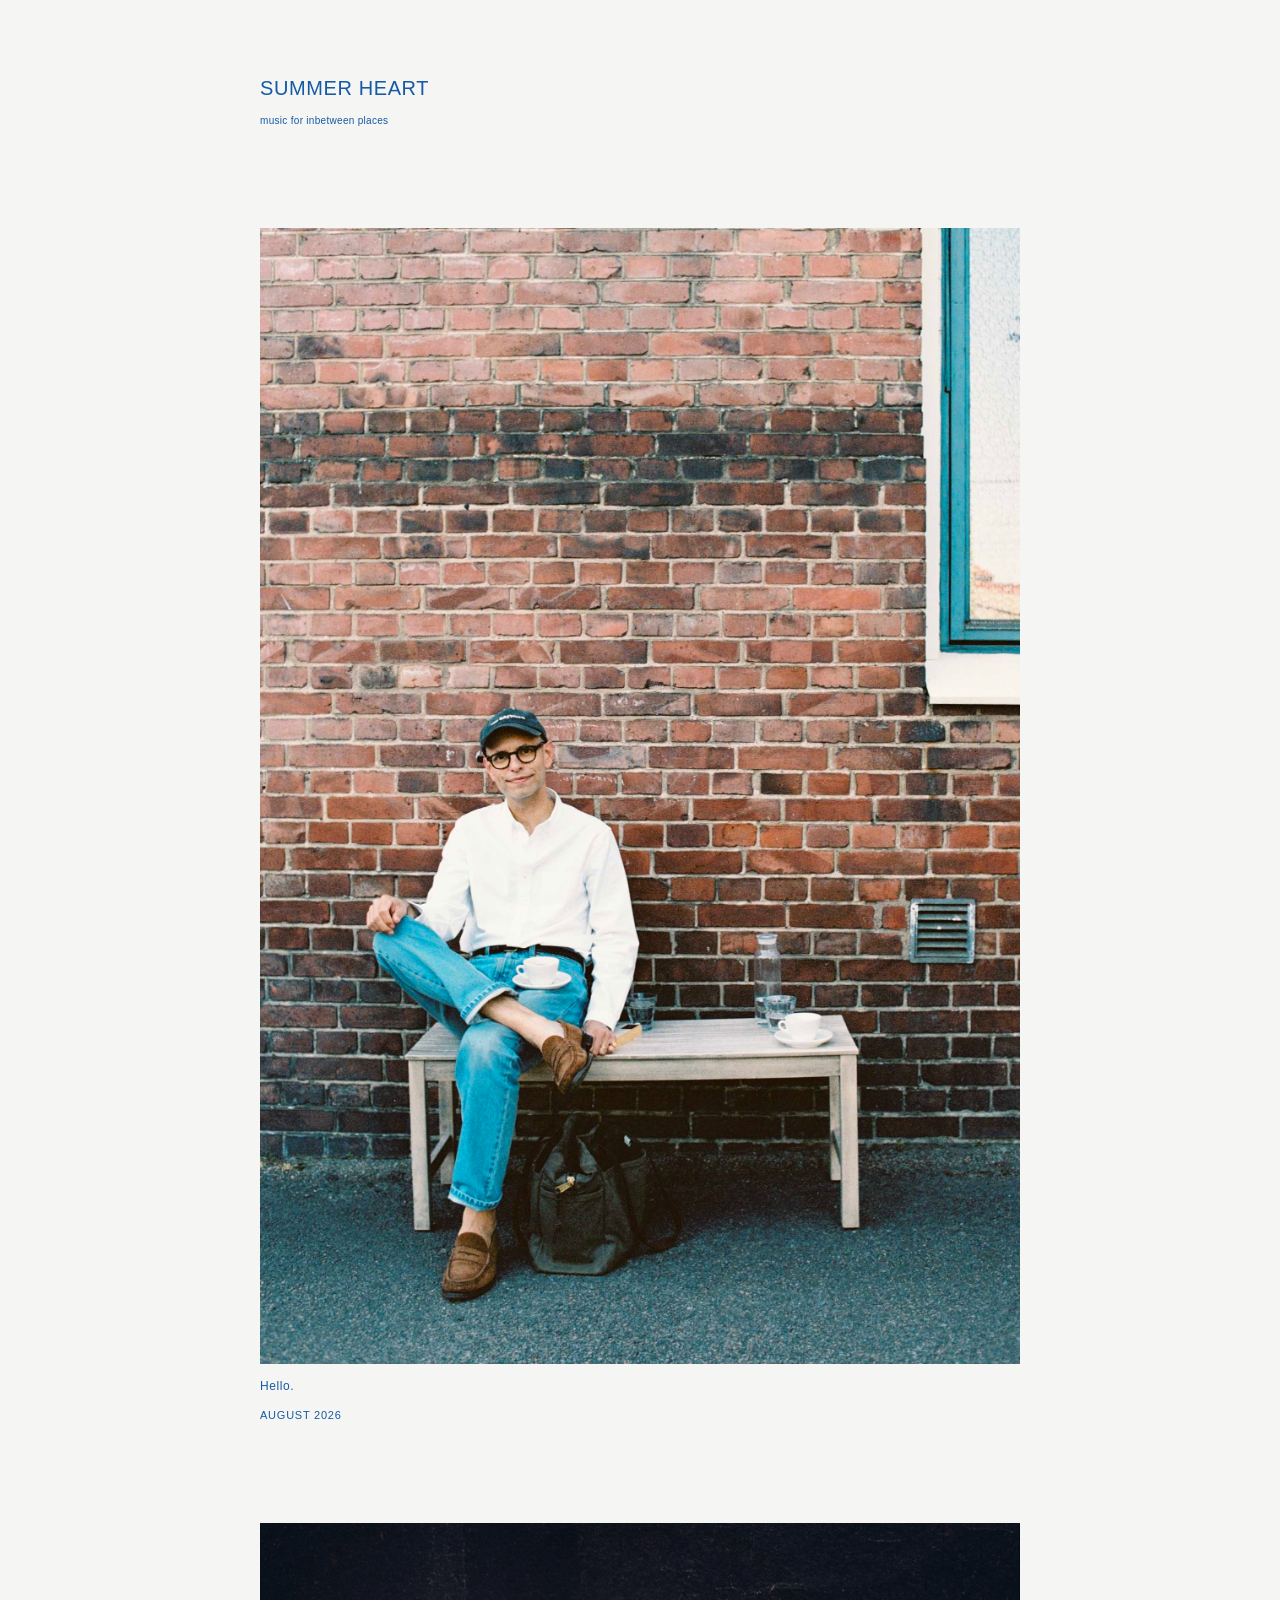
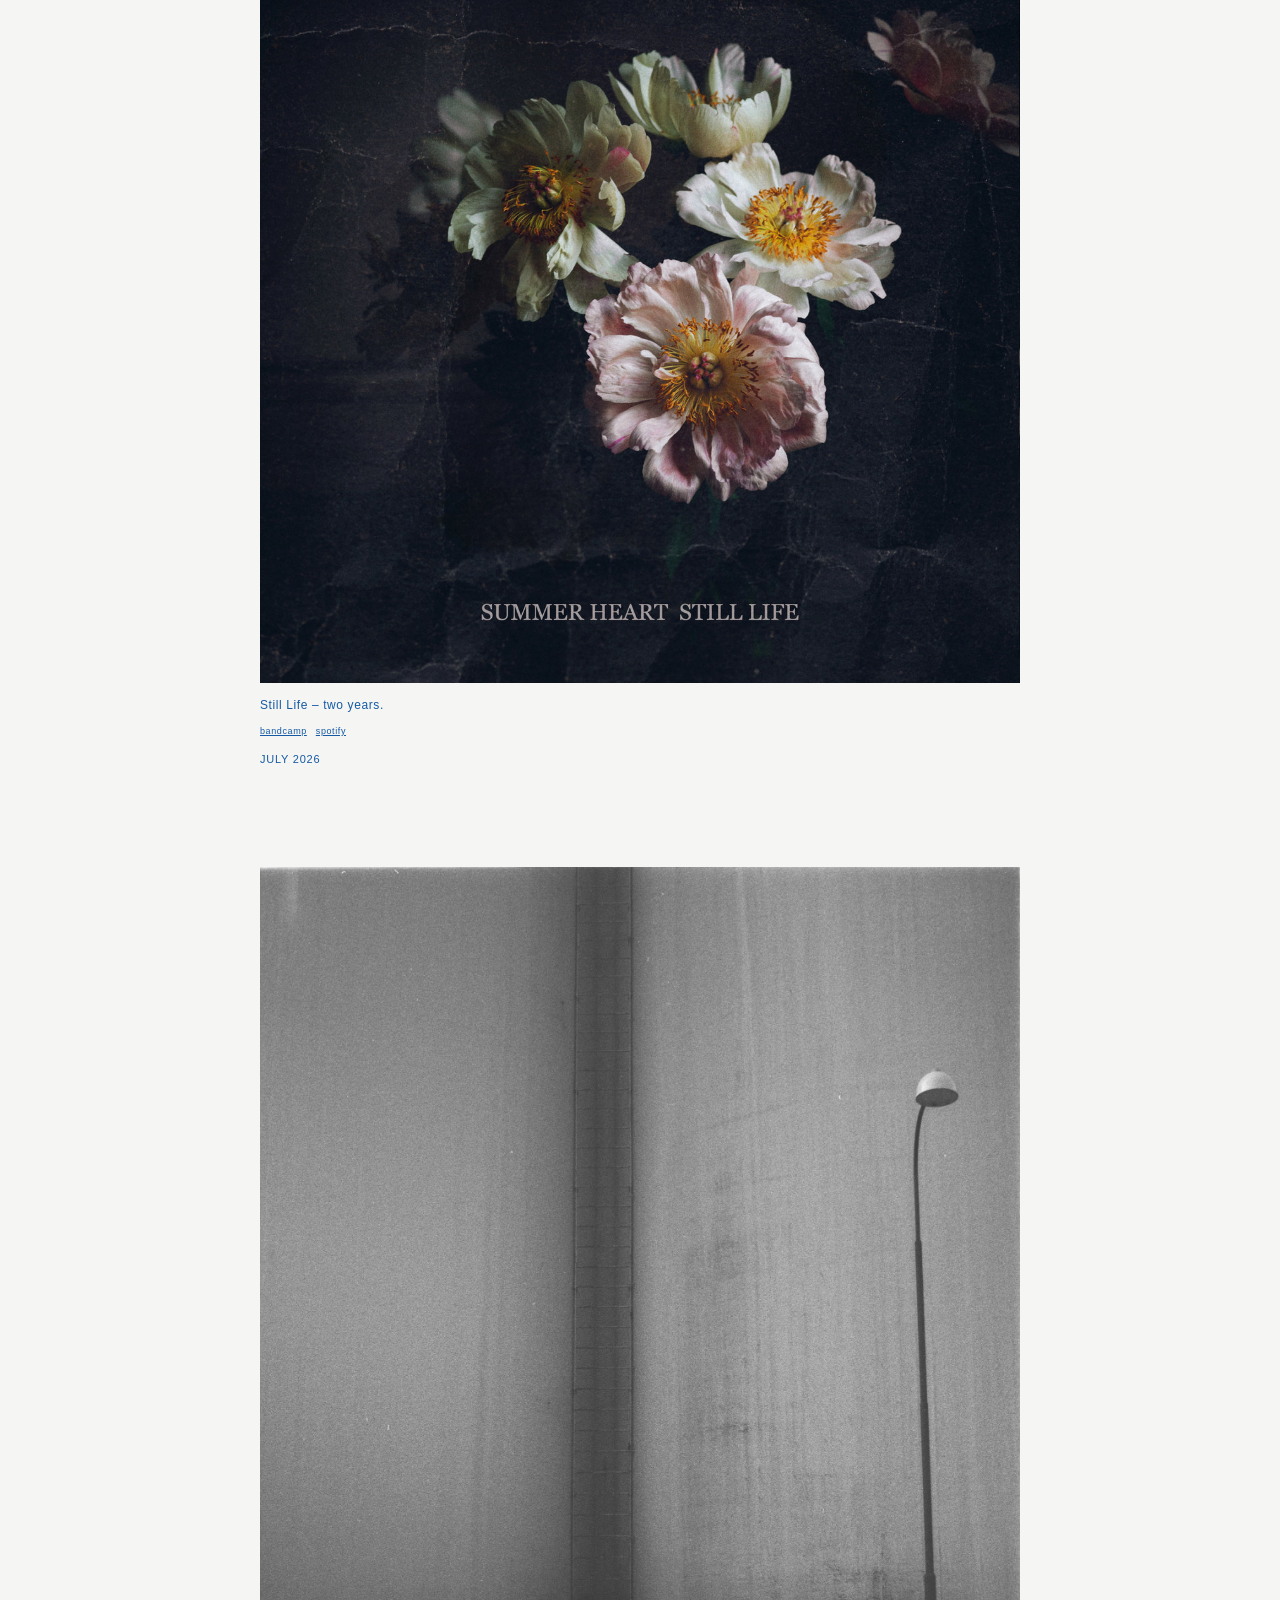
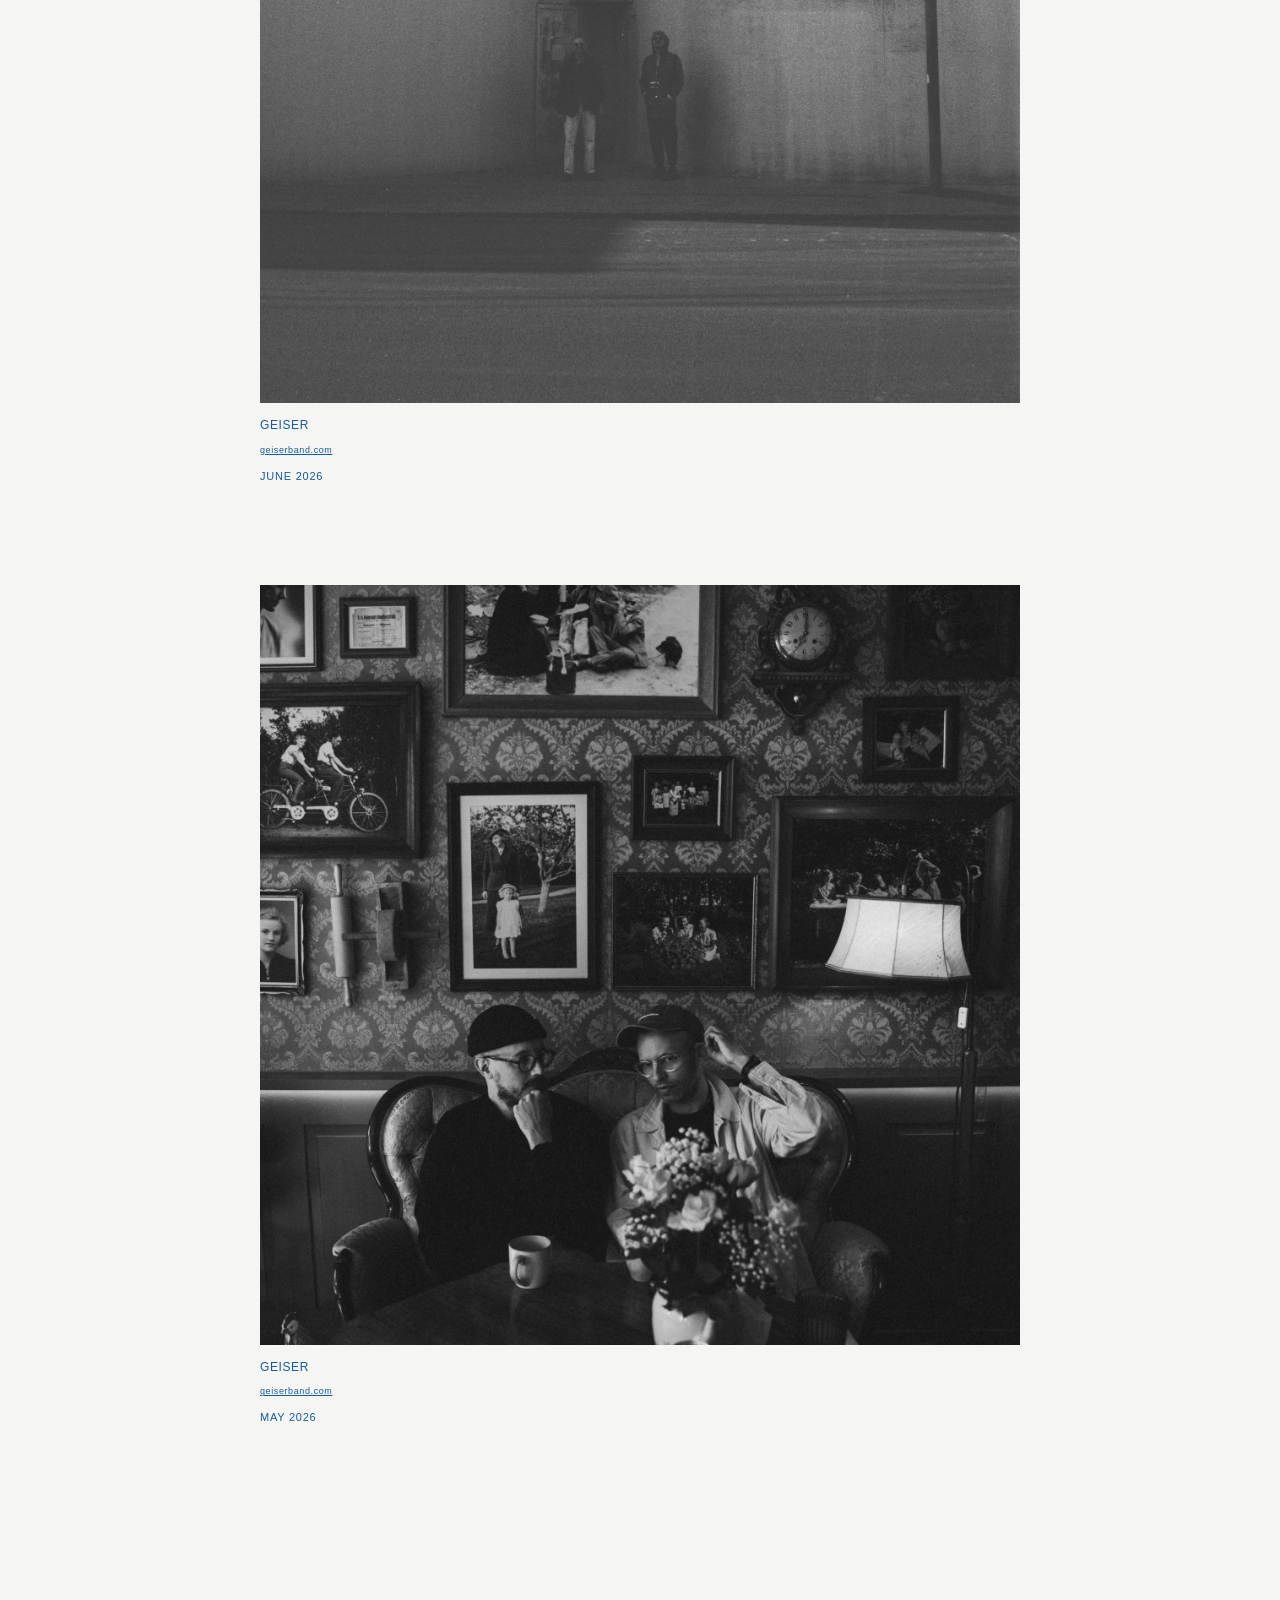
==== index.html @ 434b0caa "fixed broken link" ====
<!doctype html>
<html lang="en">

<head>
  <meta charset="utf-8">
  <meta name="viewport" content="width=device-width, initial-scale=1">
  <title>summer heart</title>
  <link rel="stylesheet" href="style.css">
</head>

<body>
  <main>
    <header>
      <h1>SUMMER HEART</h1>
      <p class="h2">music for inbetween places</p>
      <!-- <section class="next">
        <p>next:</p>
        <p>live at venue — date</p>
      </section> -->
    </header>


    <!-- - - - - - - - - - - - - - - SITE START - - - - - - - - - - - - - - -->


    <!--  August 2026 SH - Photo -->
    <section class="entry">
      <img src="images/arkiv/2026/260816.jpg" alt="">
      <p>Hello.</p>
      <p class="meta">August 2026</p>
    </section>


    <!--  JULY 2026 SH - STILL LIFE -->
    <section class="entry">
      <img src="images/sh/slife.jpg" alt="">

      <p>Still Life – two years.</p>
      <p>
        <a href="https://summerheart.bandcamp.com/album/still-life" target="_blank"
          rel="noopener noreferrer">bandcamp</a>
        <a href="https://open.spotify.com/album/6IlwFTEqlZkEqImZAho4VD" target="_blank"
          rel="noopener noreferrer">spotify</a>
      </p>
      <p class="meta">JULY 2026</p>
    </section>


    <!--  June 2026 GEISER - Photo -->
    <section class="entry">
      <img src="images/gs/g4.jpg" alt="">
      <p>GEISER</p>
      <a href="https://geiserband.com" target="_blank" rel="noopener noreferrer">geiserband.com</a>
      <p class="meta">JUNE 2026</p>
    </section>


    <!--  May 2026 GEISER - Photo -->
    <section class="entry">
      <img src="images/gs/g1.jpg" alt="">
      <p>GEISER</p>
      <a href="https://geiserband.com" target="_blank" rel="noopener noreferrer">geiserband.com</a>
      <p class="meta">MAY 2026</p>
    </section>


    <!-- - - - - - - - - - - - - - - SITE END - - - - - - - - - - - - - - -->

  </main>
</body>

</html>
---- style.css ----
html {
  background: #f5f5f3;
  color: #155aa4;
  /* color: #0E4785; */
  font-family: "Helvetica Neue", Helvetica, Arial, sans-serif;
  font-size: 16px;
}

body {
  margin: 0;
}

main {
  max-width: 760px;
  margin: 0 auto;
  padding: 64px 24px 120px;
}

header {
  margin-bottom: 100px;
}

h1 {
  font-size: 20px;
  letter-spacing: 0.03em;
  margin: 8 0 8px;
  font-weight: 400;

}

.h2 {
  font-size: 10px;
  letter-spacing: 0.03em;
}

p {
  margin: 0 0 8px;
  line-height: 1.4;
}

.entry {
  margin-bottom: 100px;
  font-size: 12px;
  letter-spacing: 0.05em;
}

img {
  width: 100%;
  height: auto;
  display: block;
  margin-bottom: 14px;
}

.meta {
  font-size: 11px;
  letter-spacing: 0.07em;
  margin-top: 13px;
  text-transform: uppercase;
}

.next {
  font-size: 11px;
  letter-spacing: 0.05em;
  margin-top: 20px;
  text-transform: lowercase;
}

a {
  color: #155aa4;
  text-decoration: underline;
  margin-right: 5px;
  font-size: 9px;
}

@media (max-width: 600px) {
  main {
    padding: 40px 18px 90px;
  }

  header {
    margin-bottom: 80px;
  }

  .entry {
    margin-bottom: 100px;
  }
}
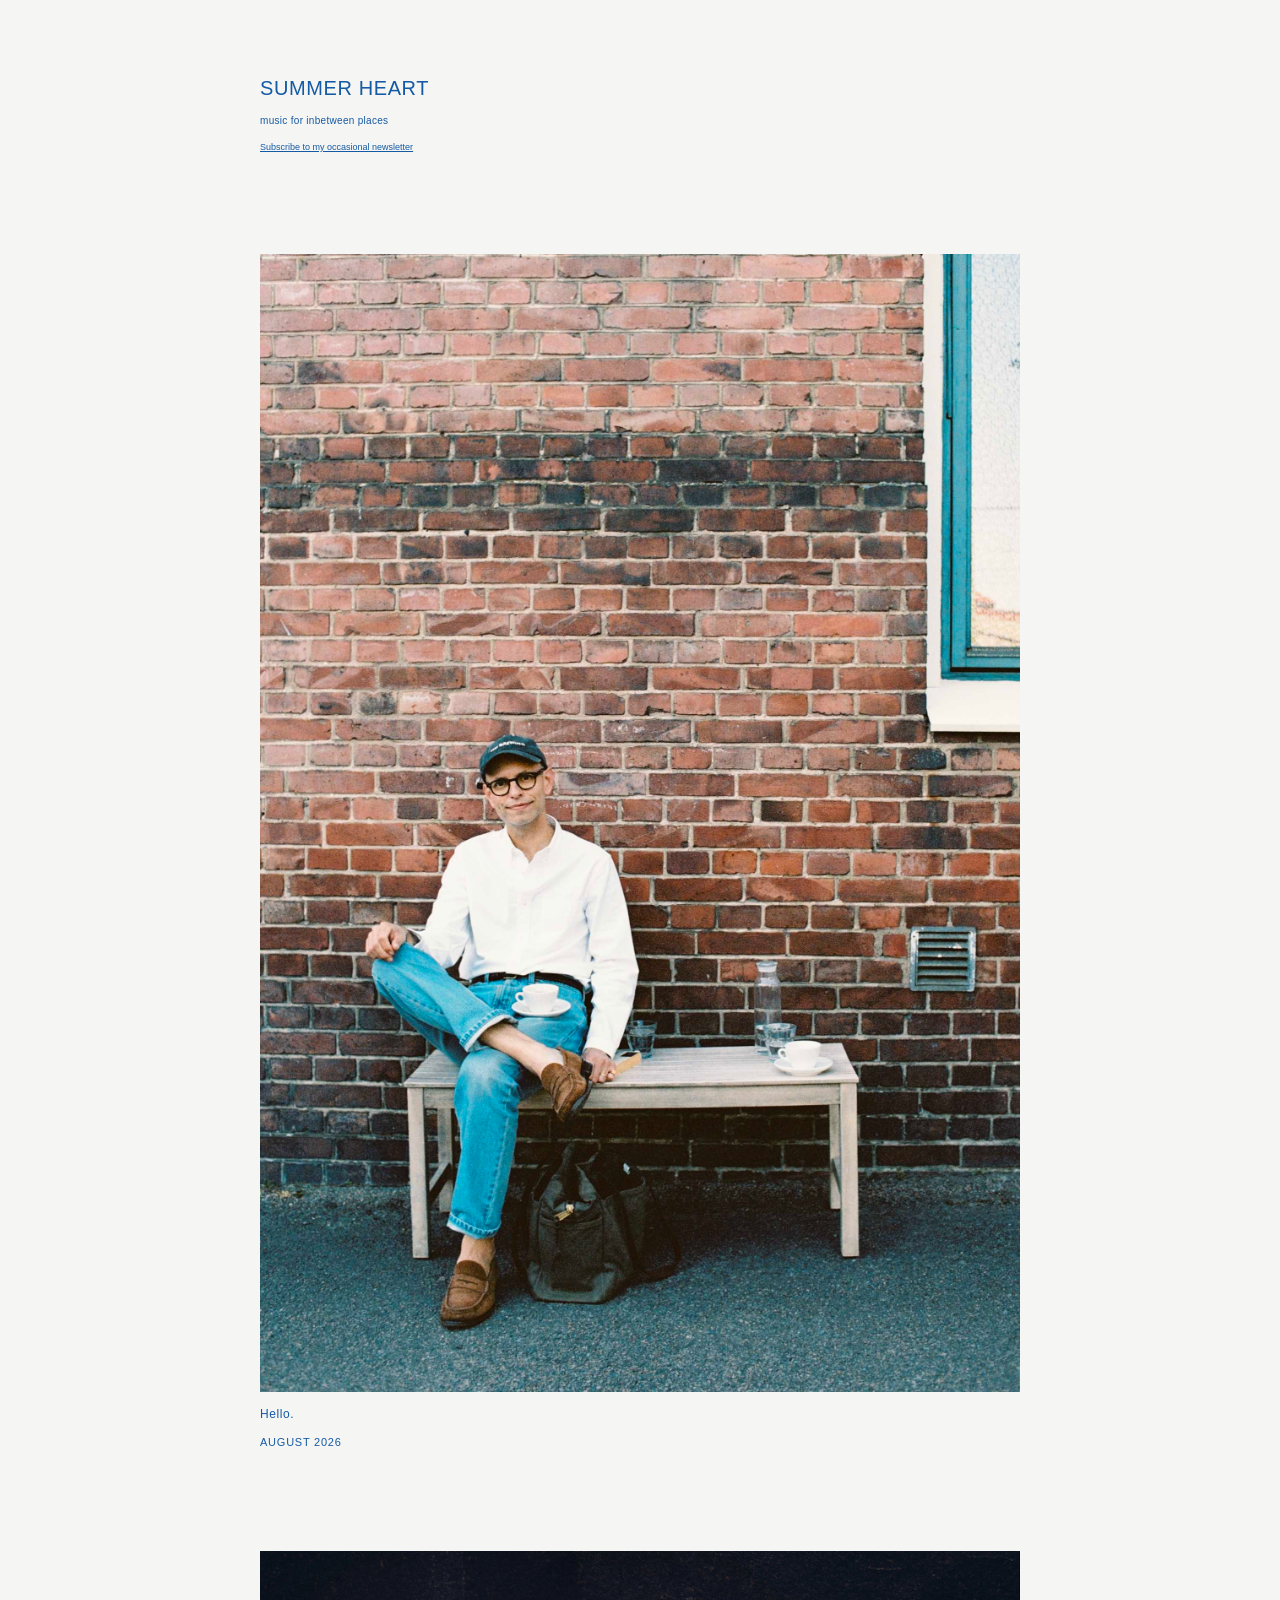
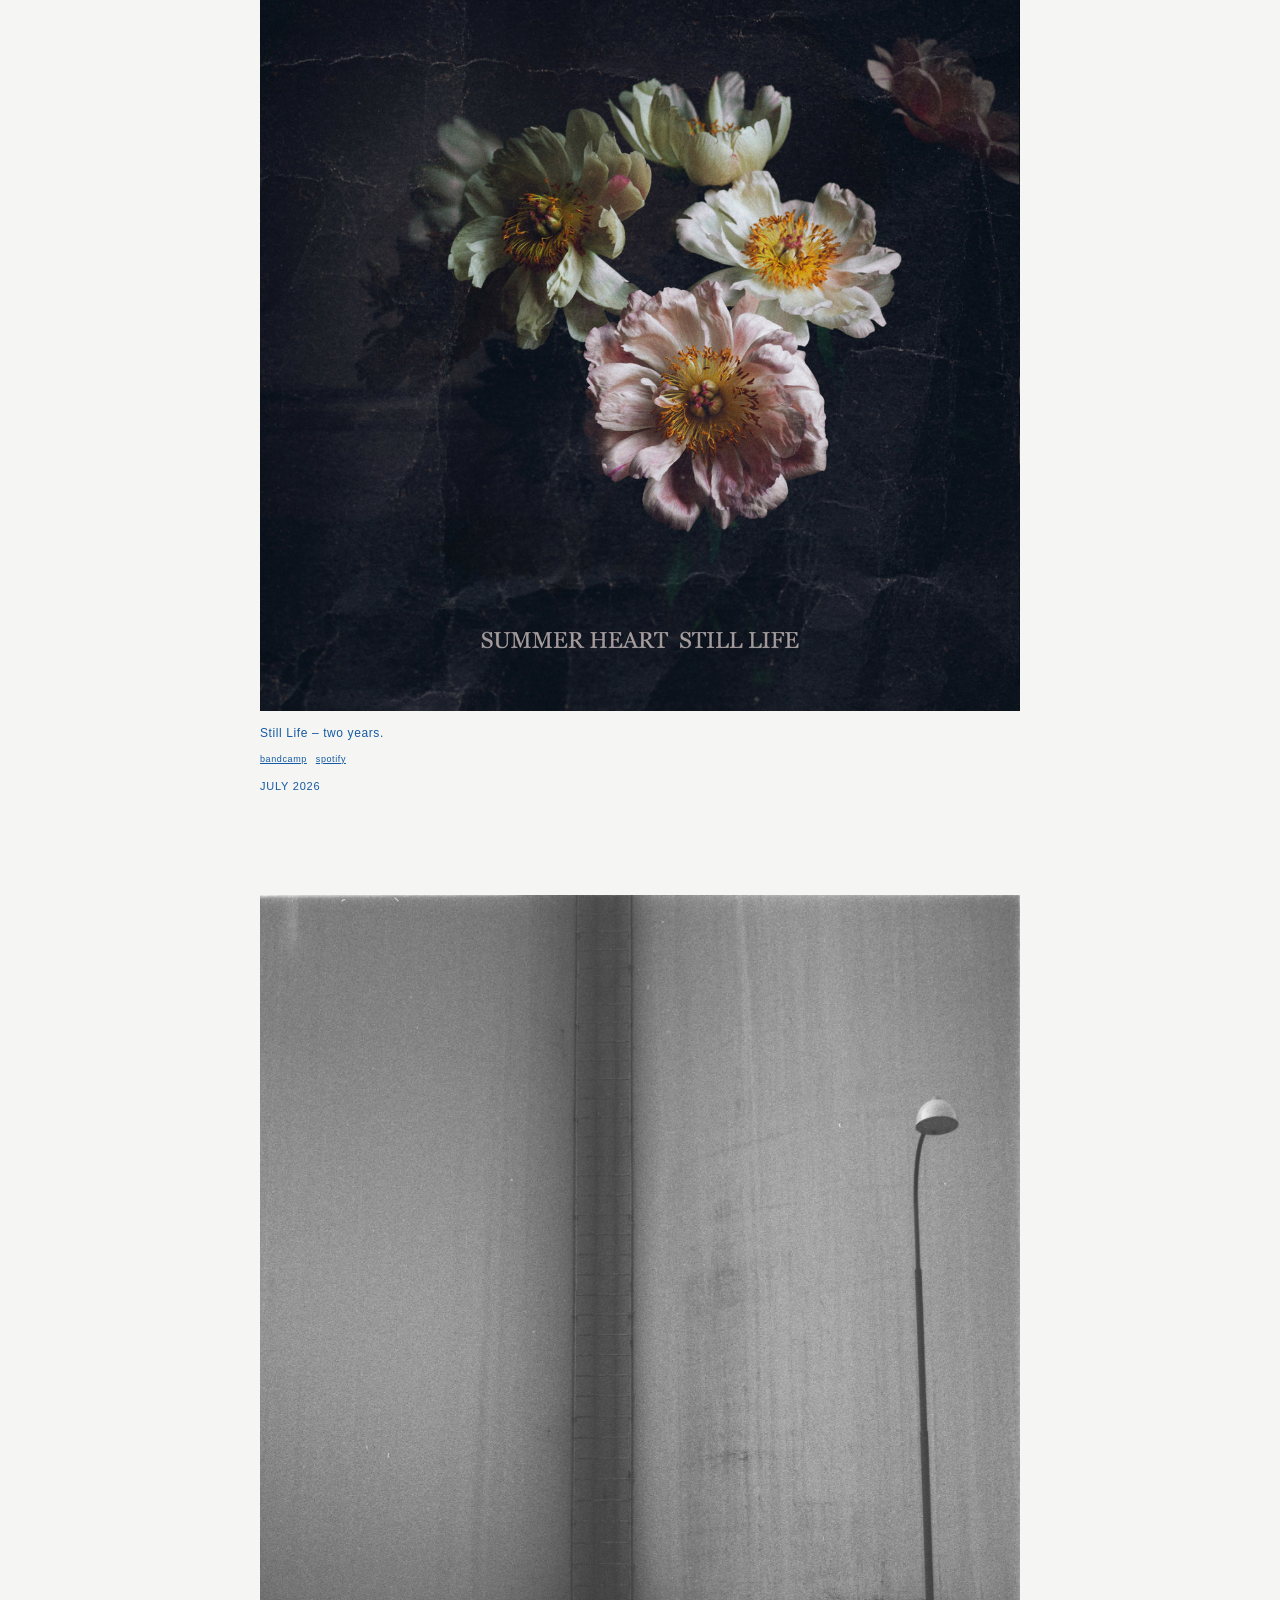
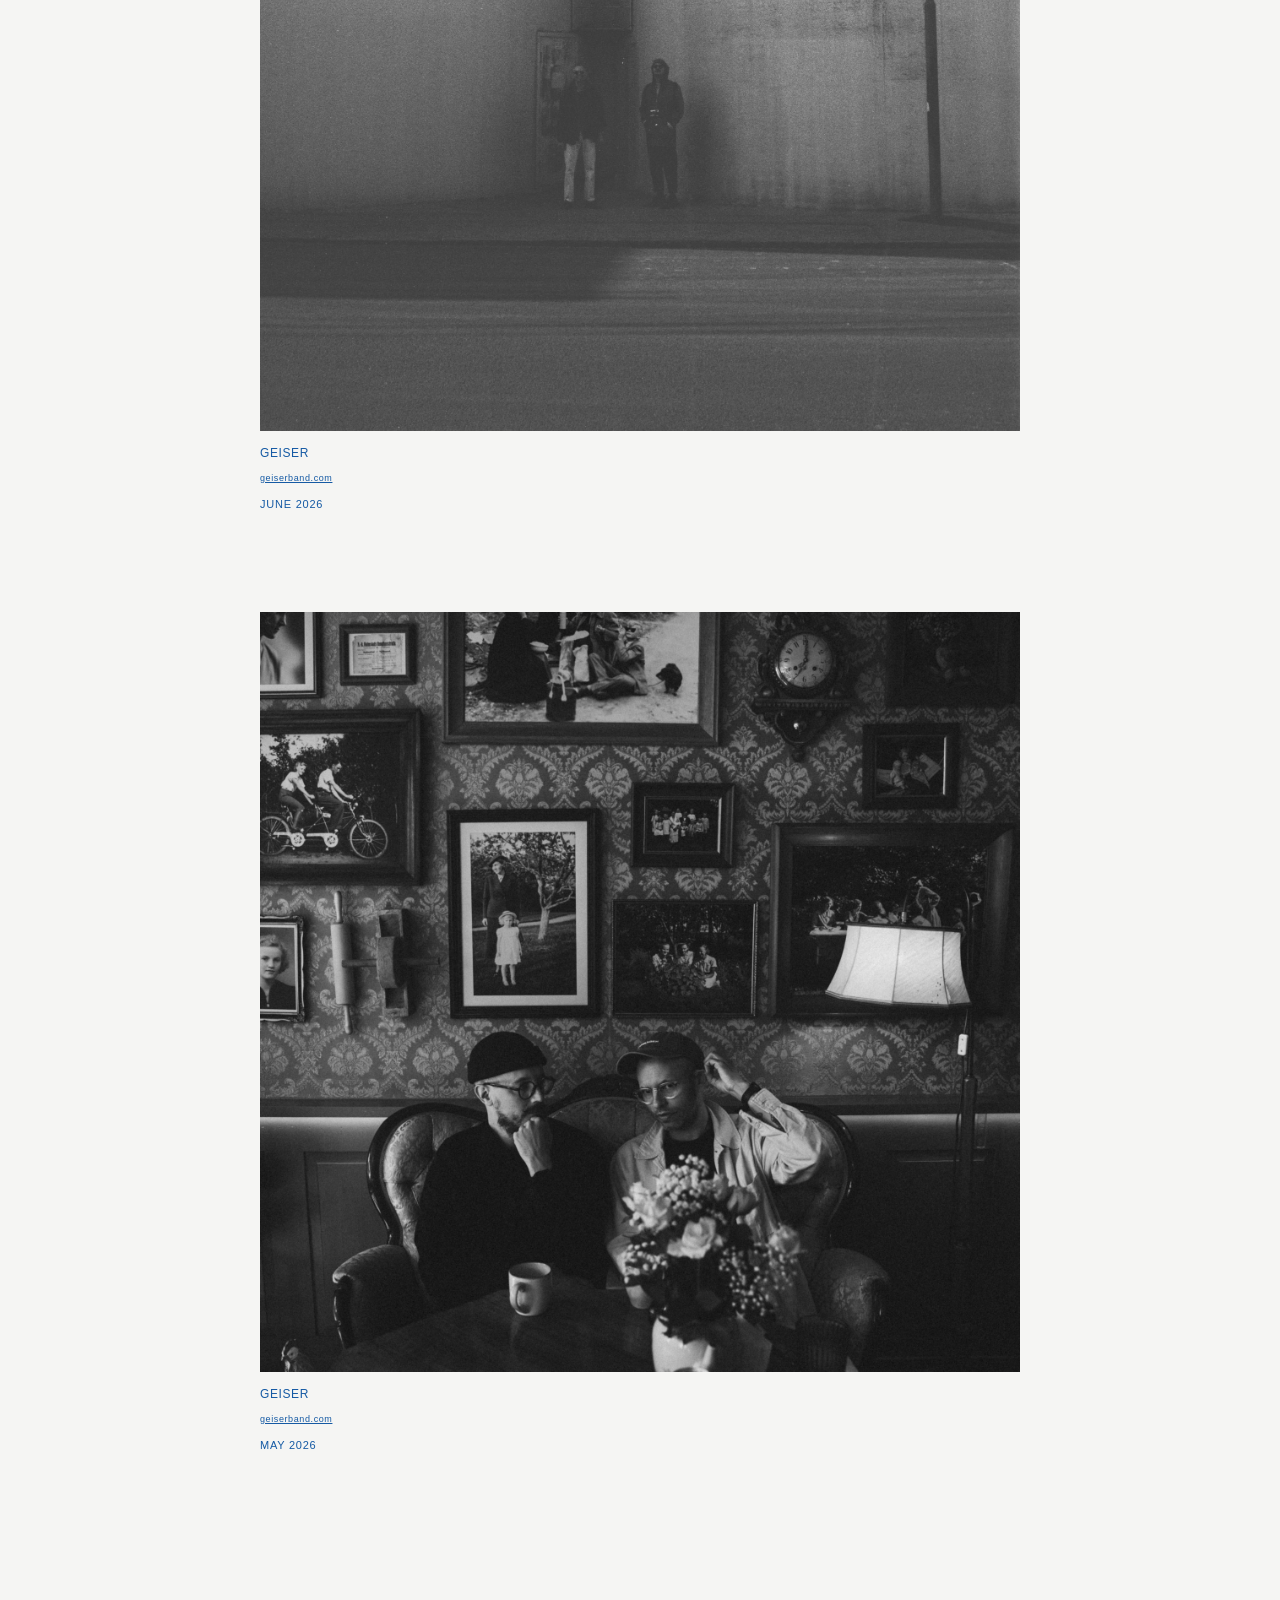
==== commit c222cdaa: "added newsletter" ====
--- a/index.html
+++ b/index.html
@@ -13,6 +13,7 @@
     <header>
       <h1>SUMMER HEART</h1>
       <p class="h2">music for inbetween places</p>
+      <a href="newsletter.html" target="_blank" rel="noopener noreferrer">Subscribe to my occasional newsletter</a>
       <!-- <section class="next">
         <p>next:</p>
         <p>live at venue — date</p>
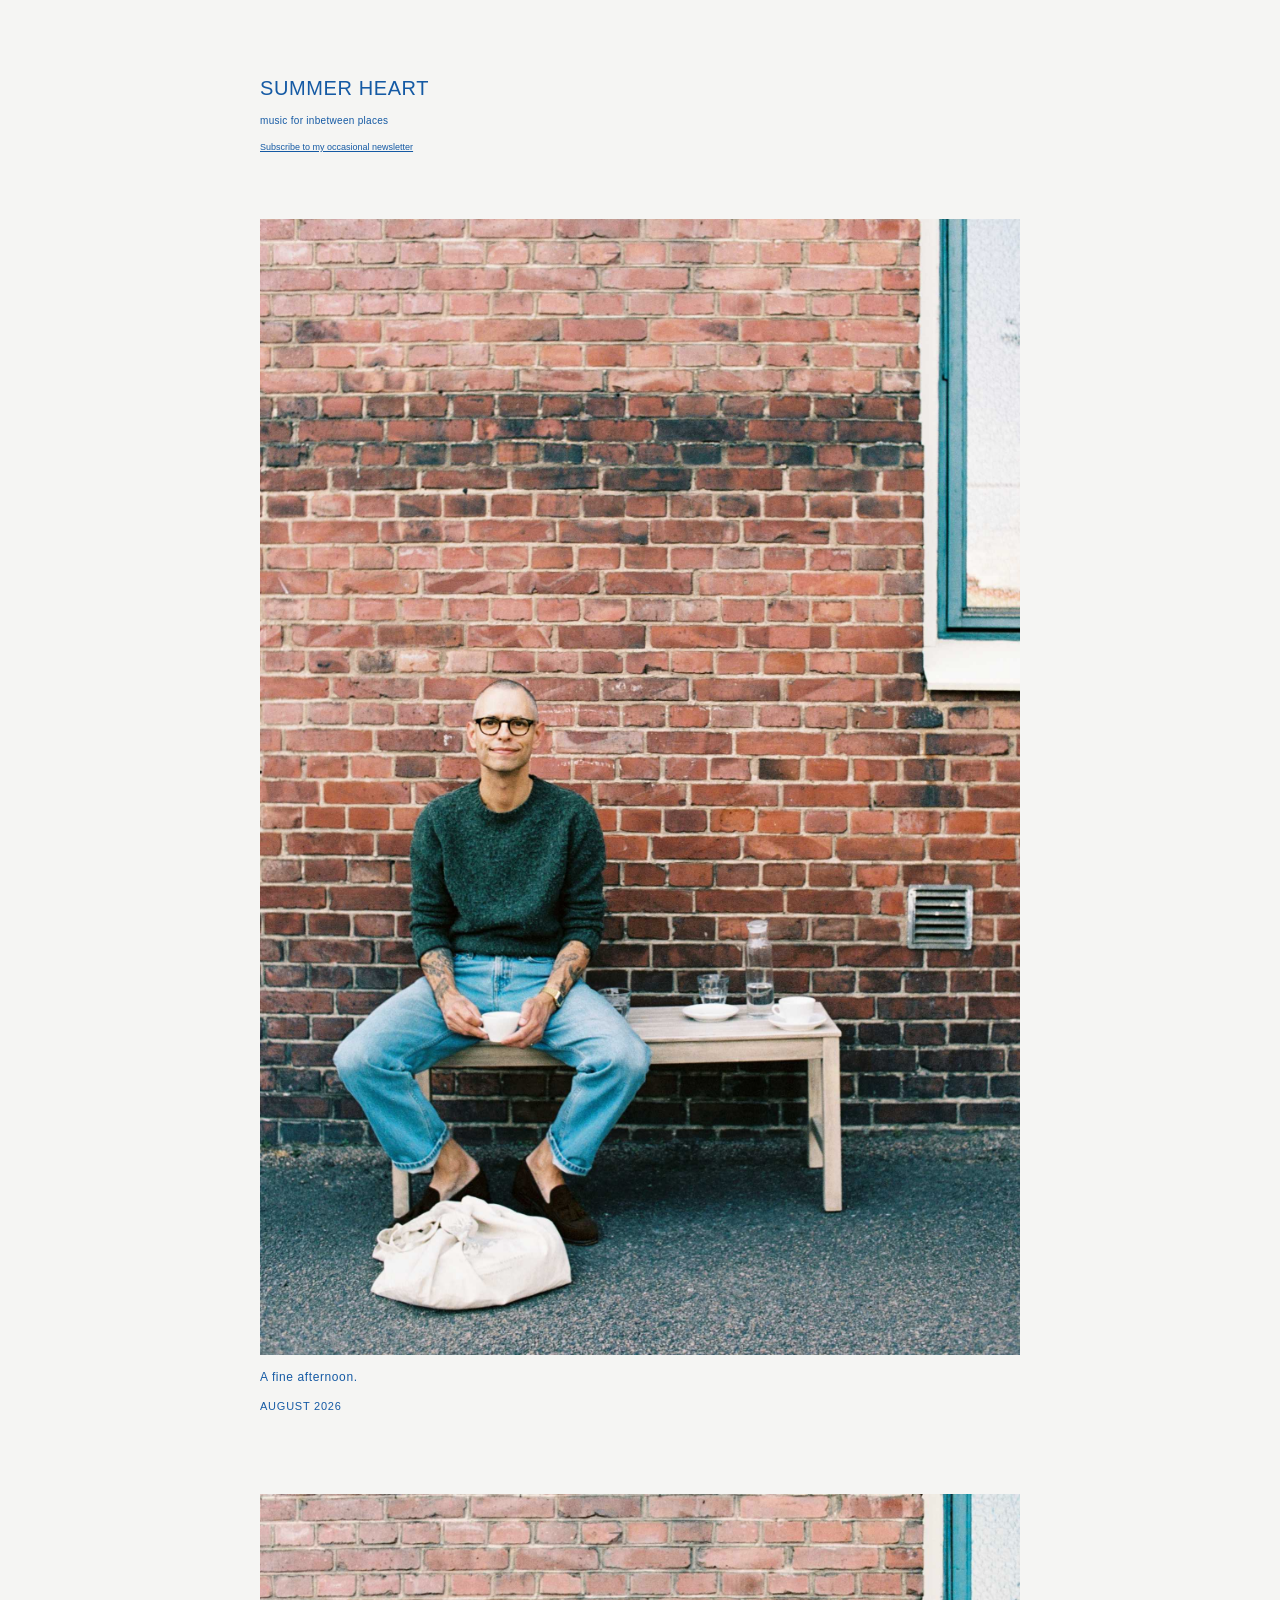
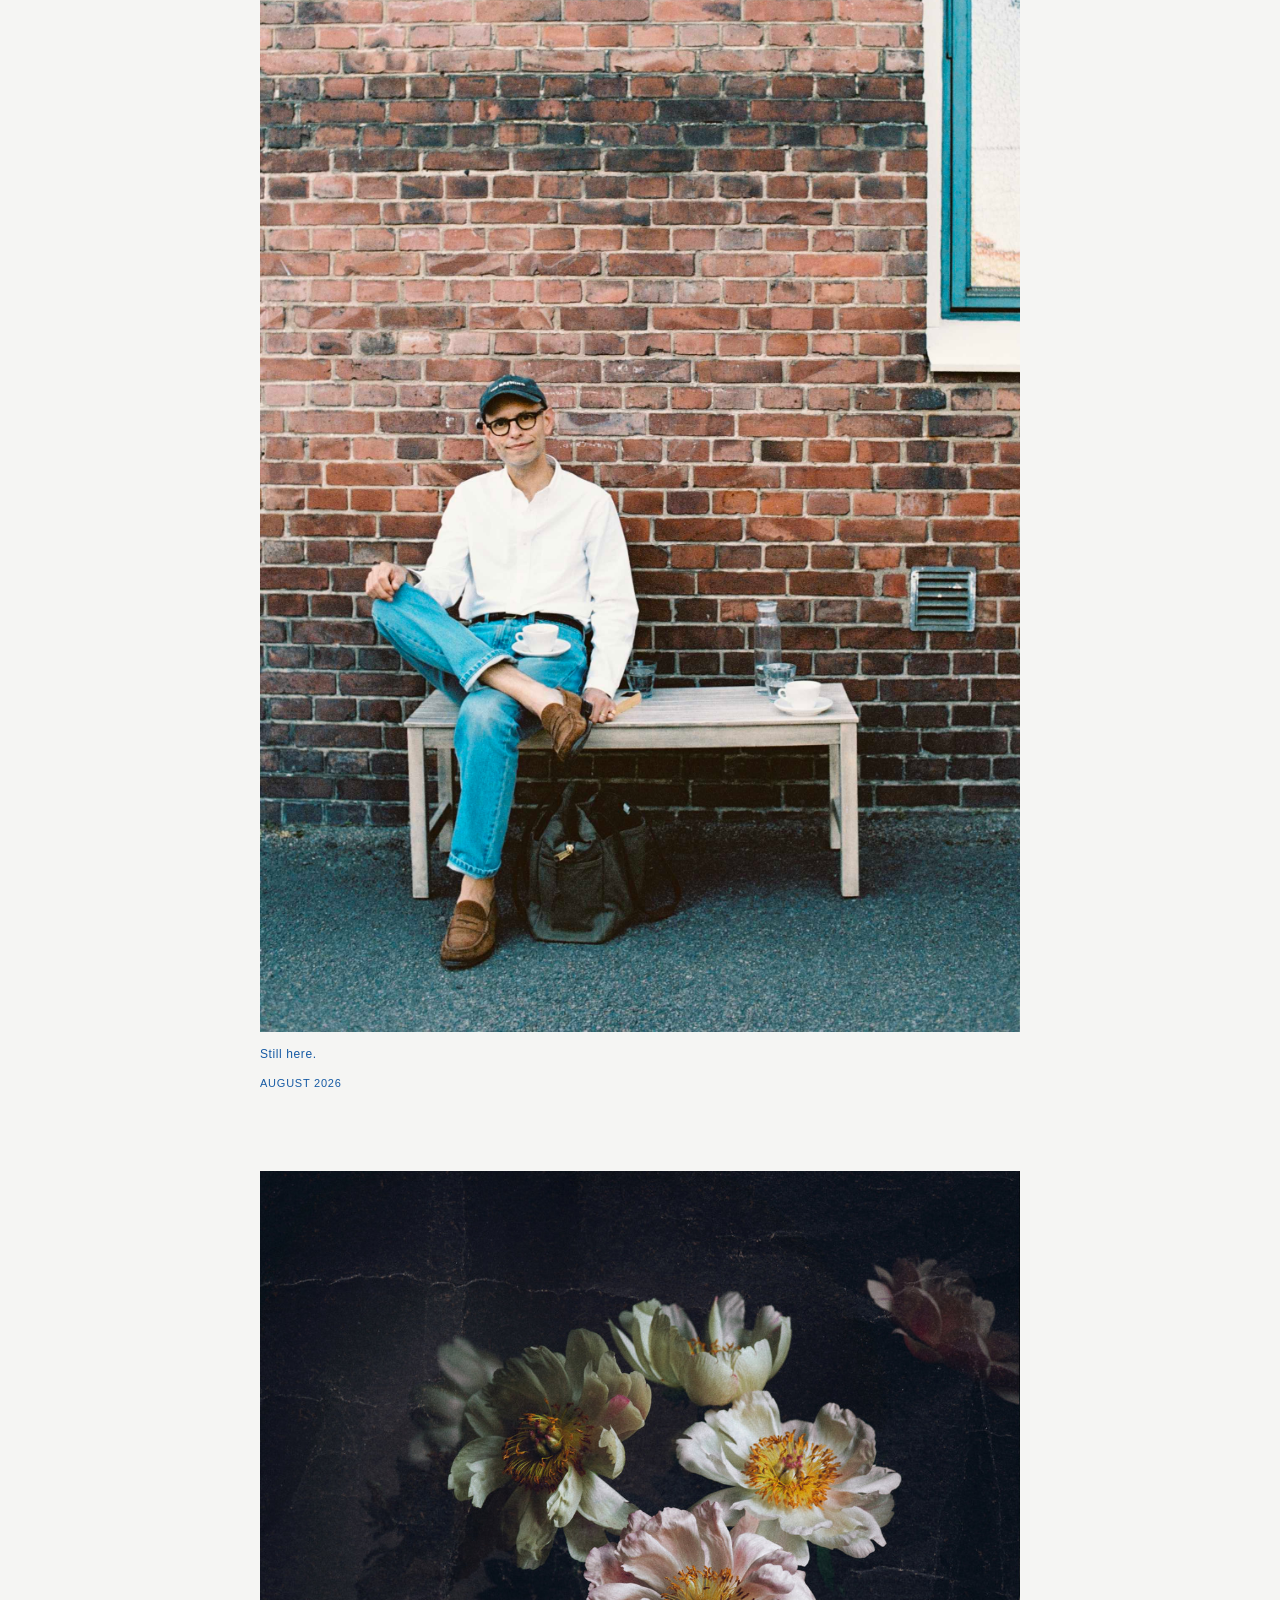
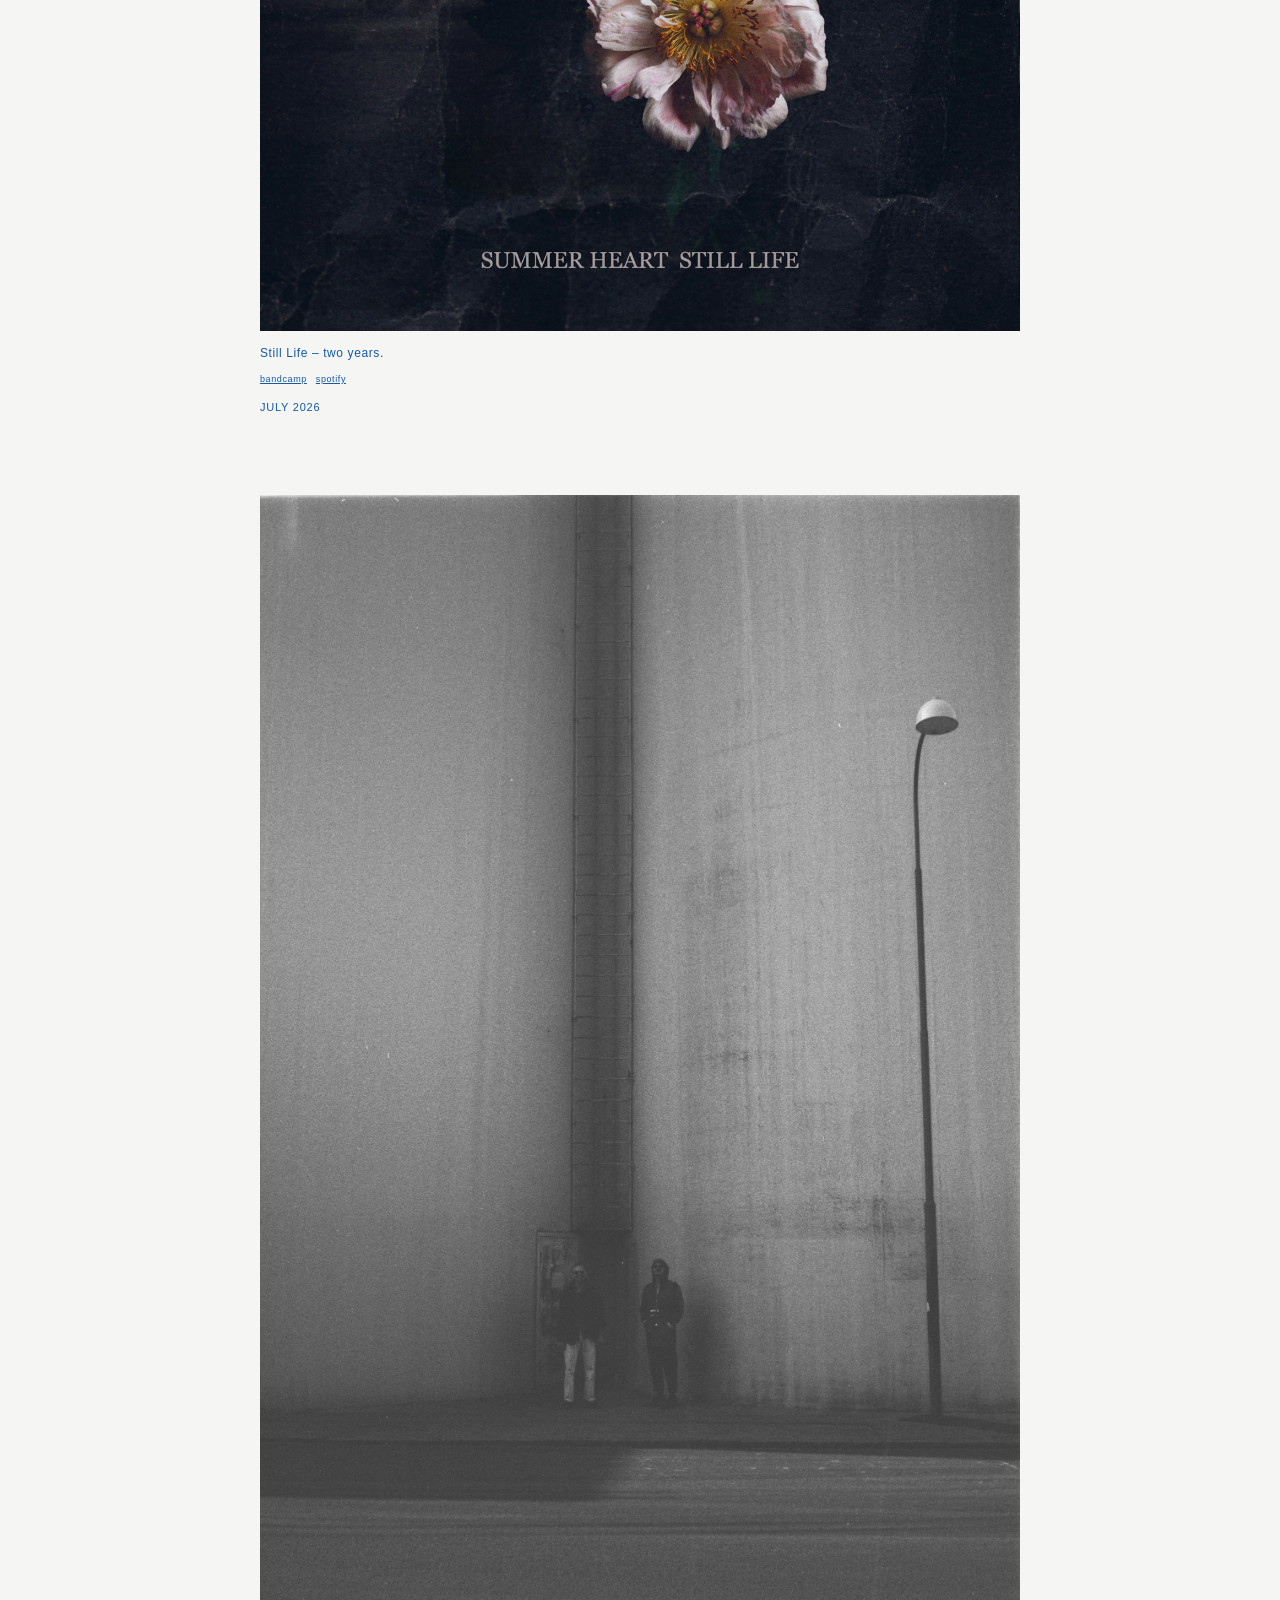
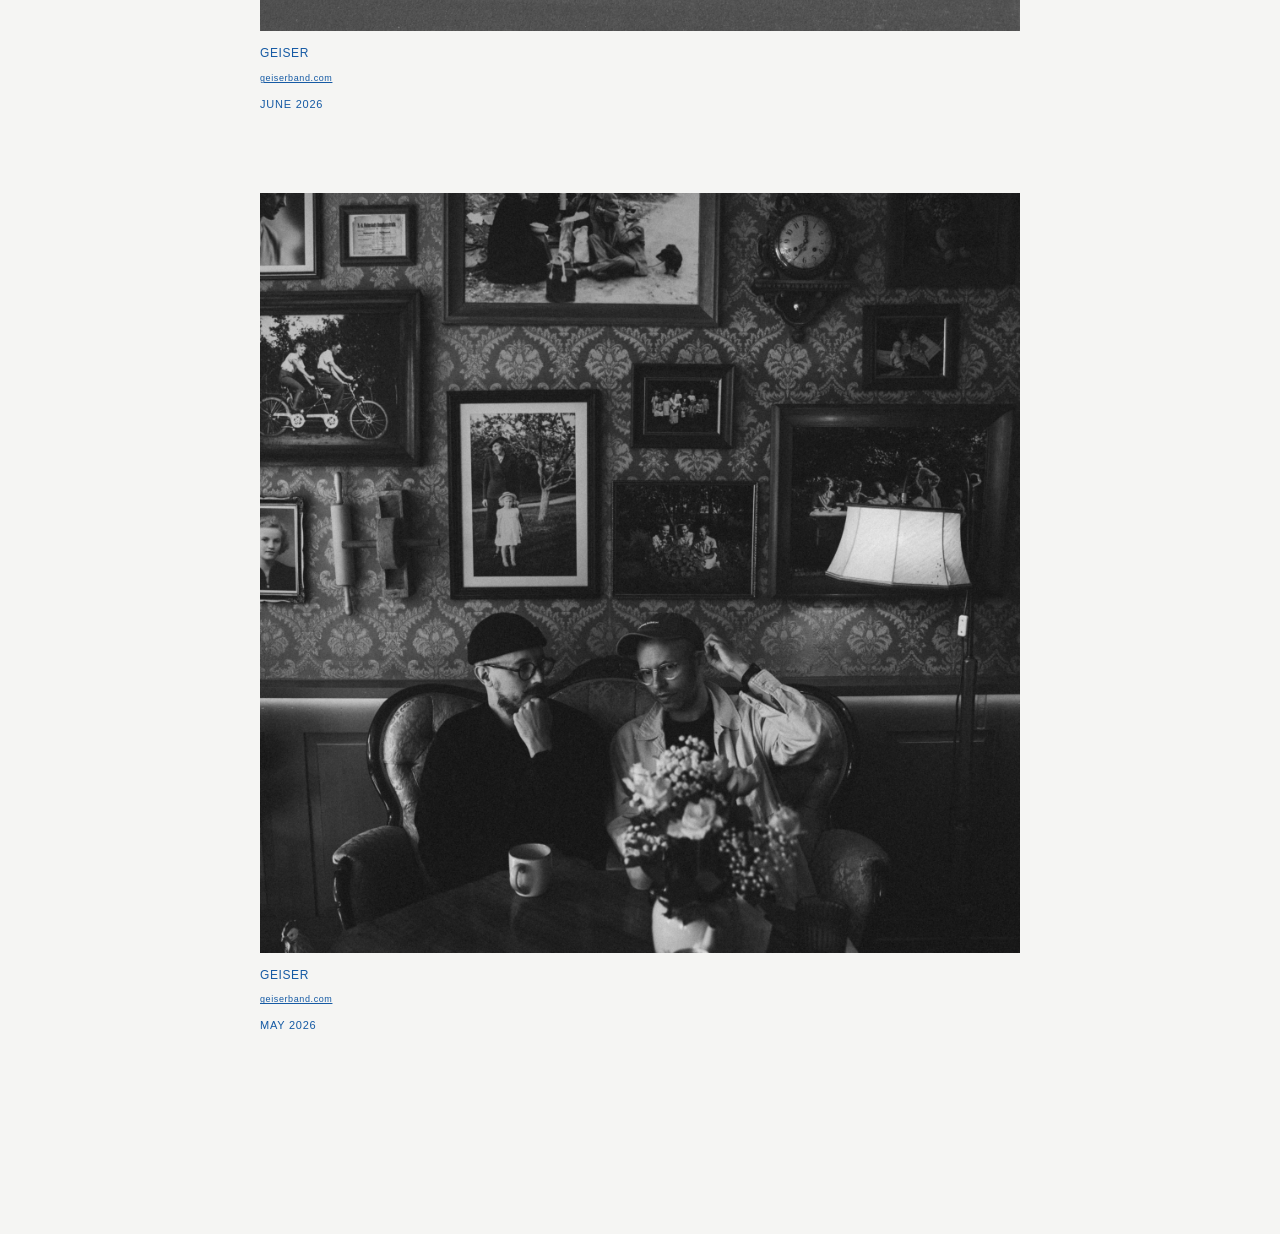
==== commit 208ffb59: "added new post" ====
--- a/index.html
+++ b/index.html
@@ -23,11 +23,19 @@
 
     <!-- - - - - - - - - - - - - - - SITE START - - - - - - - - - - - - - - -->
 
+    <!--  August 2026 SH - Photo -->
+    <section class="entry">
+      <img src="images/arkiv/2026/260830.jpg" alt="">
+      <p>A fine afternoon.</p>
+      <p class="meta">August 2026</p>
+    </section>
+
+
 
     <!--  August 2026 SH - Photo -->
     <section class="entry">
       <img src="images/arkiv/2026/260816.jpg" alt="">
-      <p>Hello.</p>
+      <p>Still here.</p>
       <p class="meta">August 2026</p>
     </section>
 
--- a/style.css
+++ b/style.css
@@ -17,7 +17,7 @@
 }
 
 header {
-  margin-bottom: 100px;
+  margin-bottom: 65px;
 }
 
 h1 {
@@ -39,7 +39,7 @@
 }
 
 .entry {
-  margin-bottom: 100px;
+  margin-bottom: 80px;
   font-size: 12px;
   letter-spacing: 0.05em;
 }
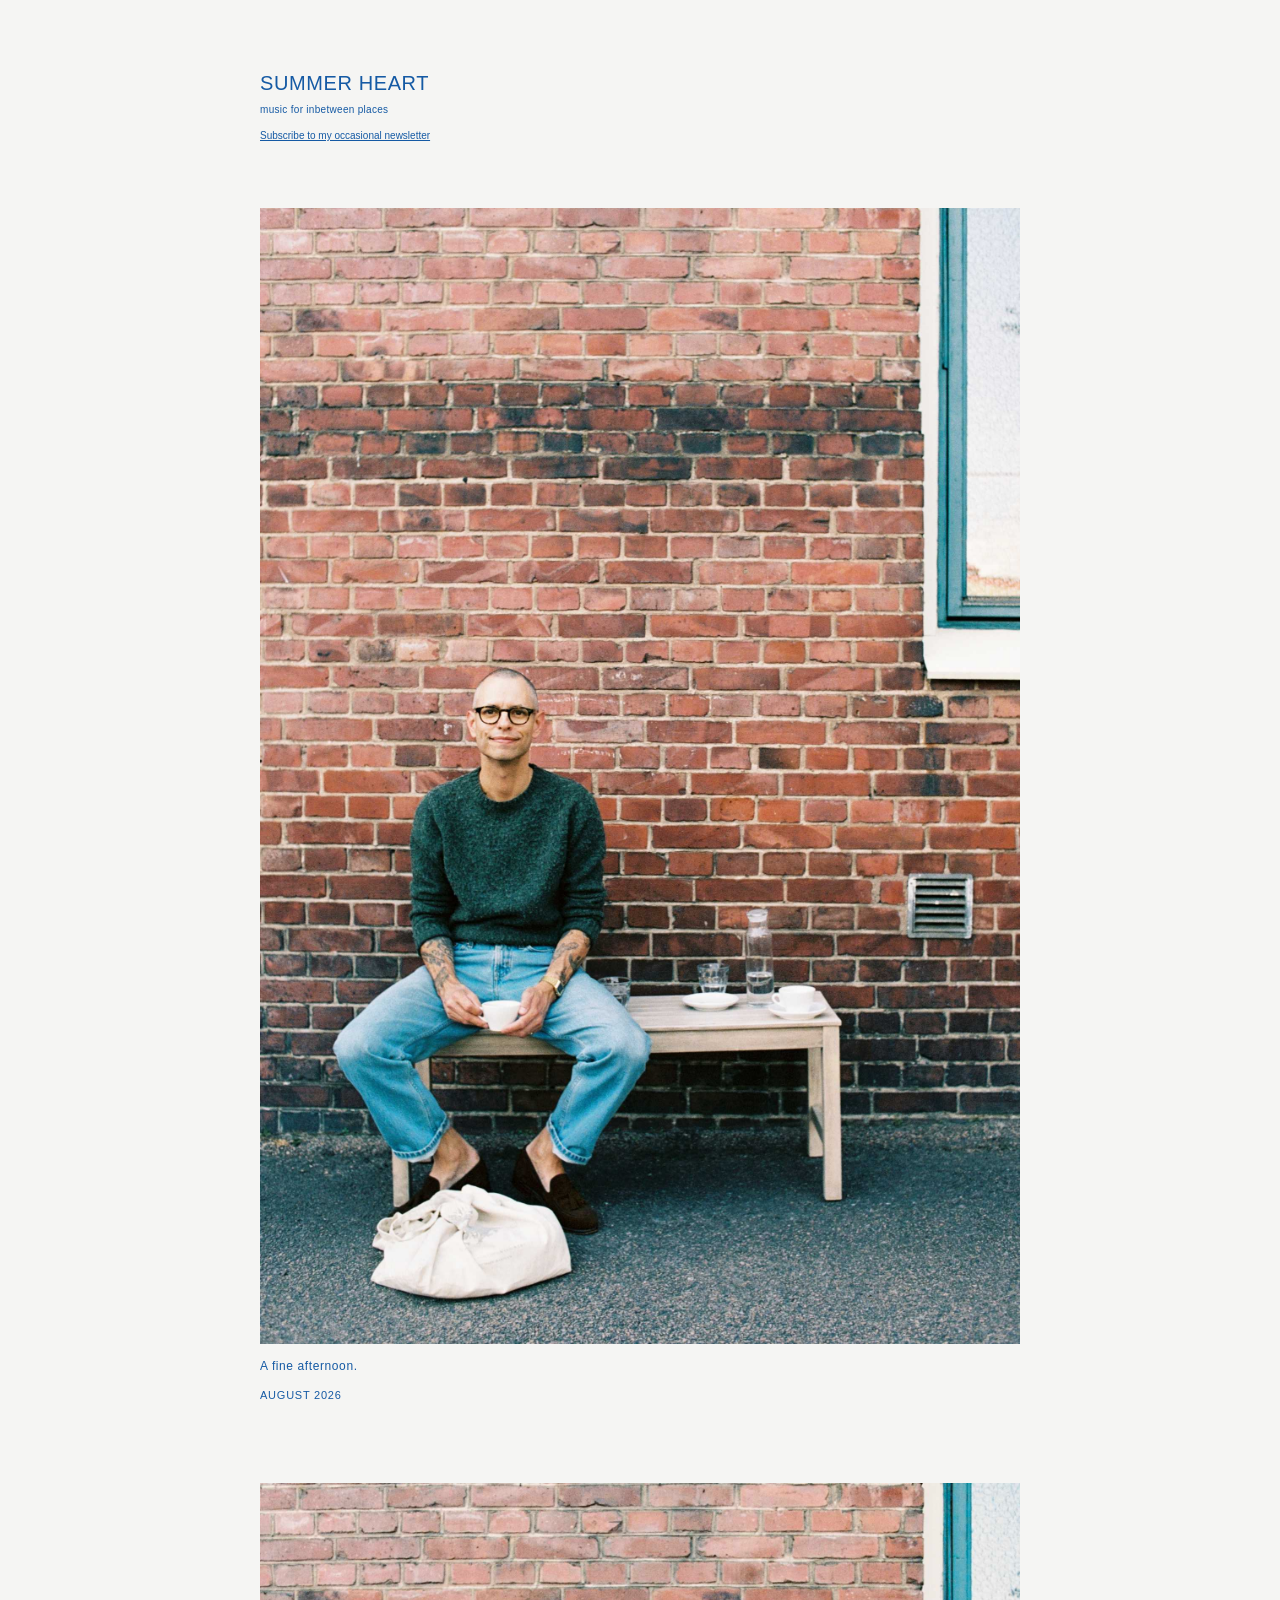
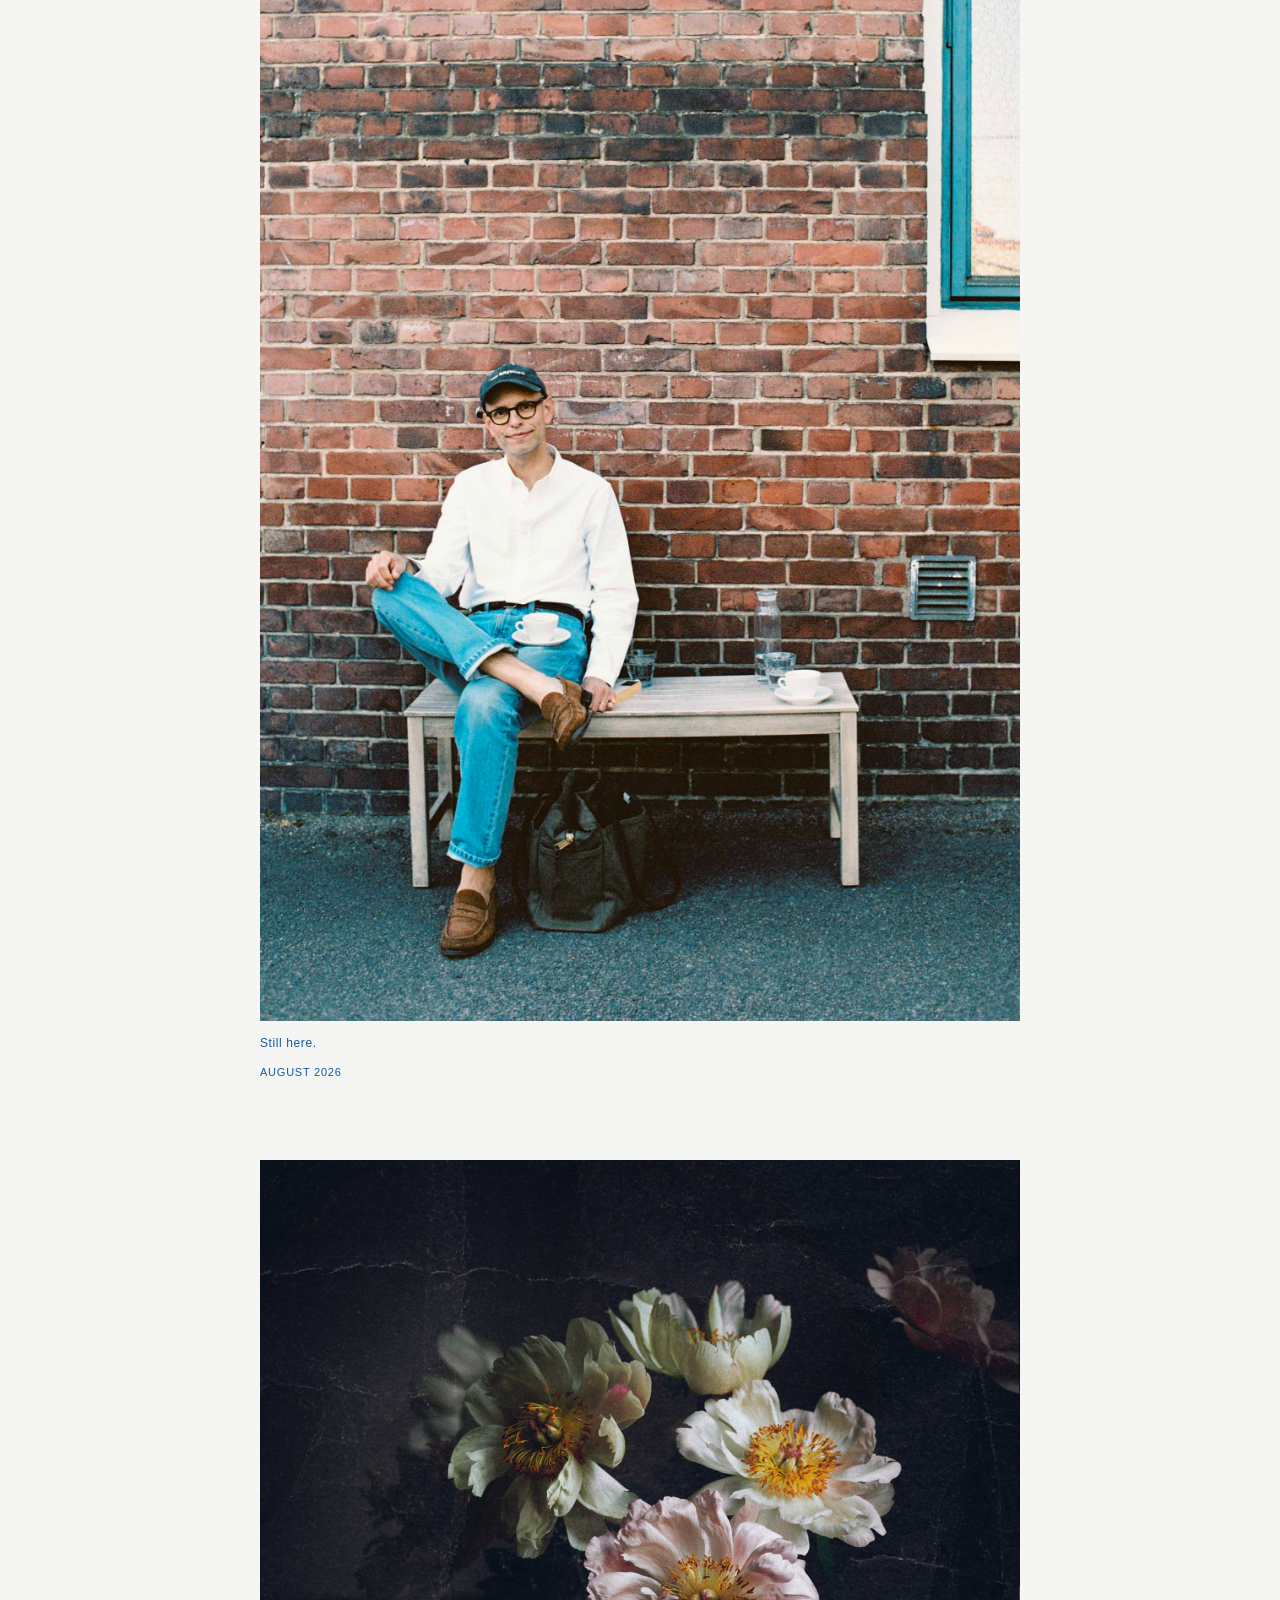
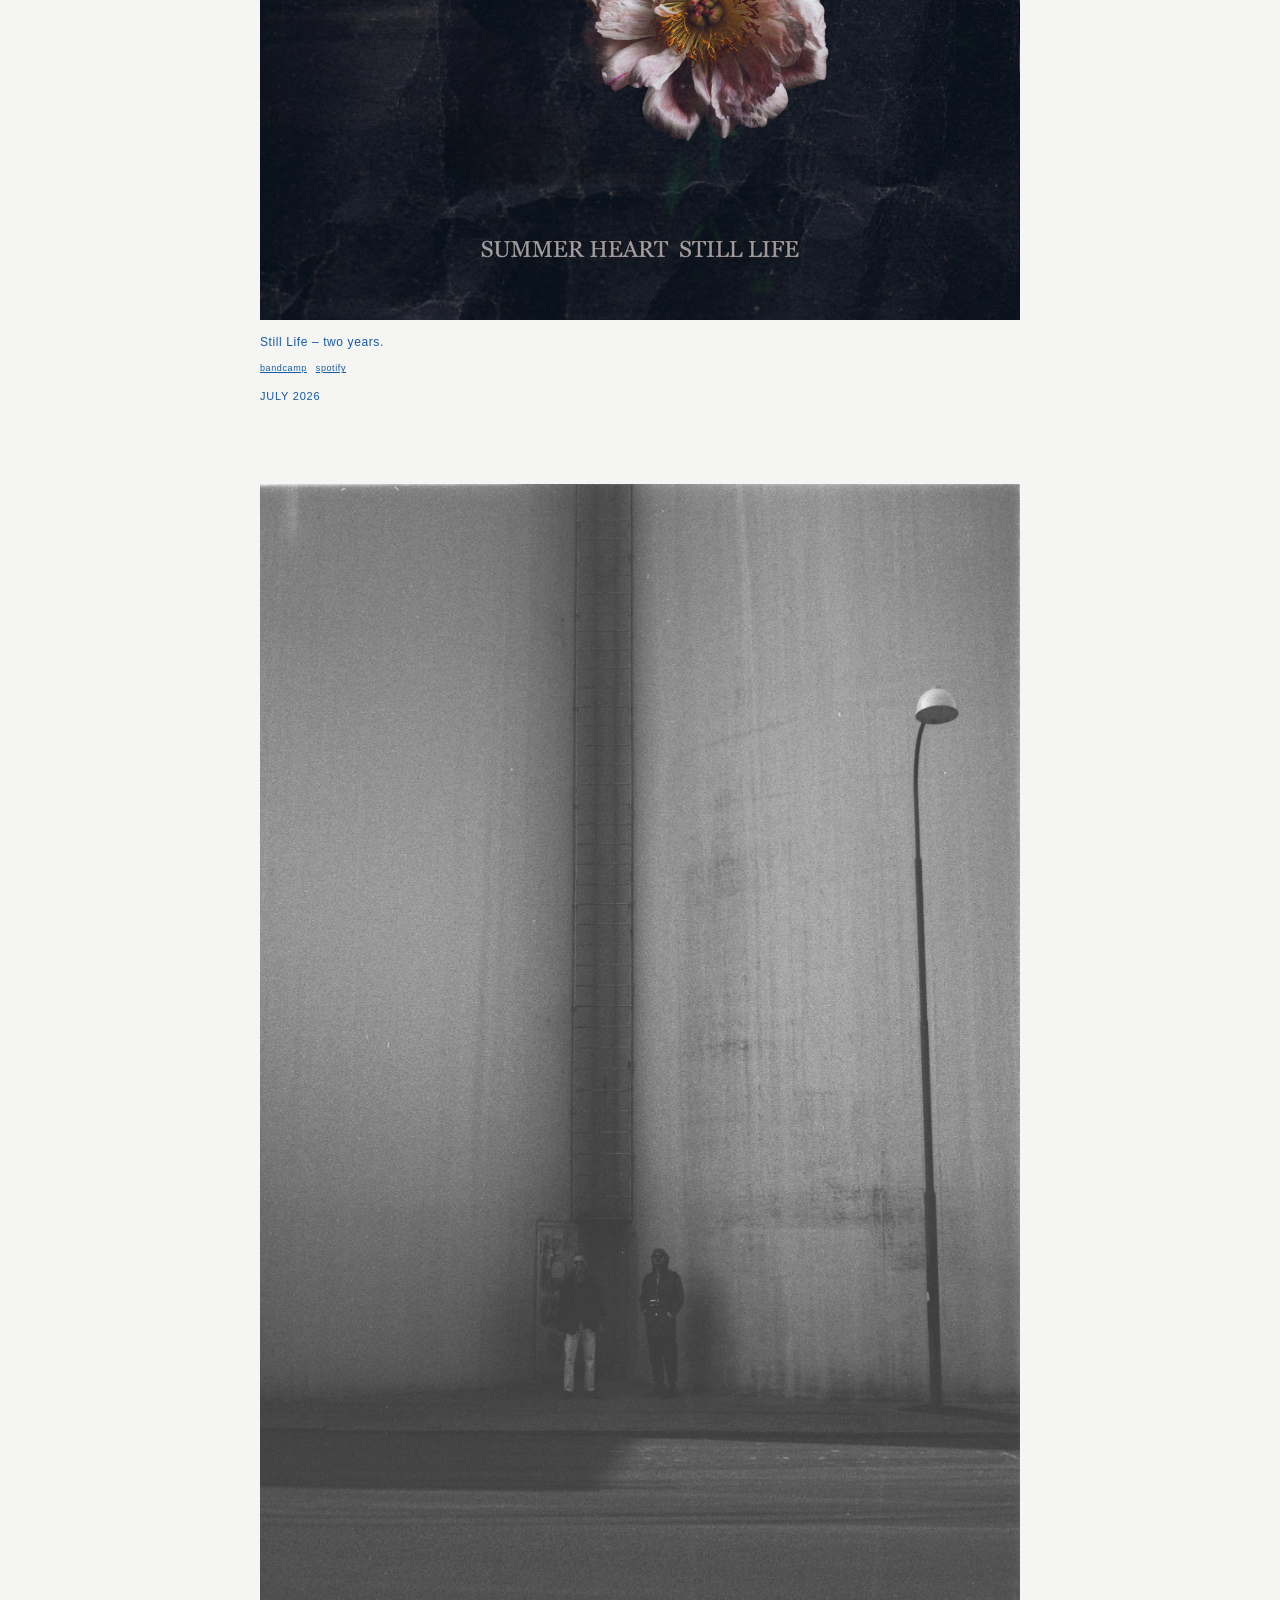
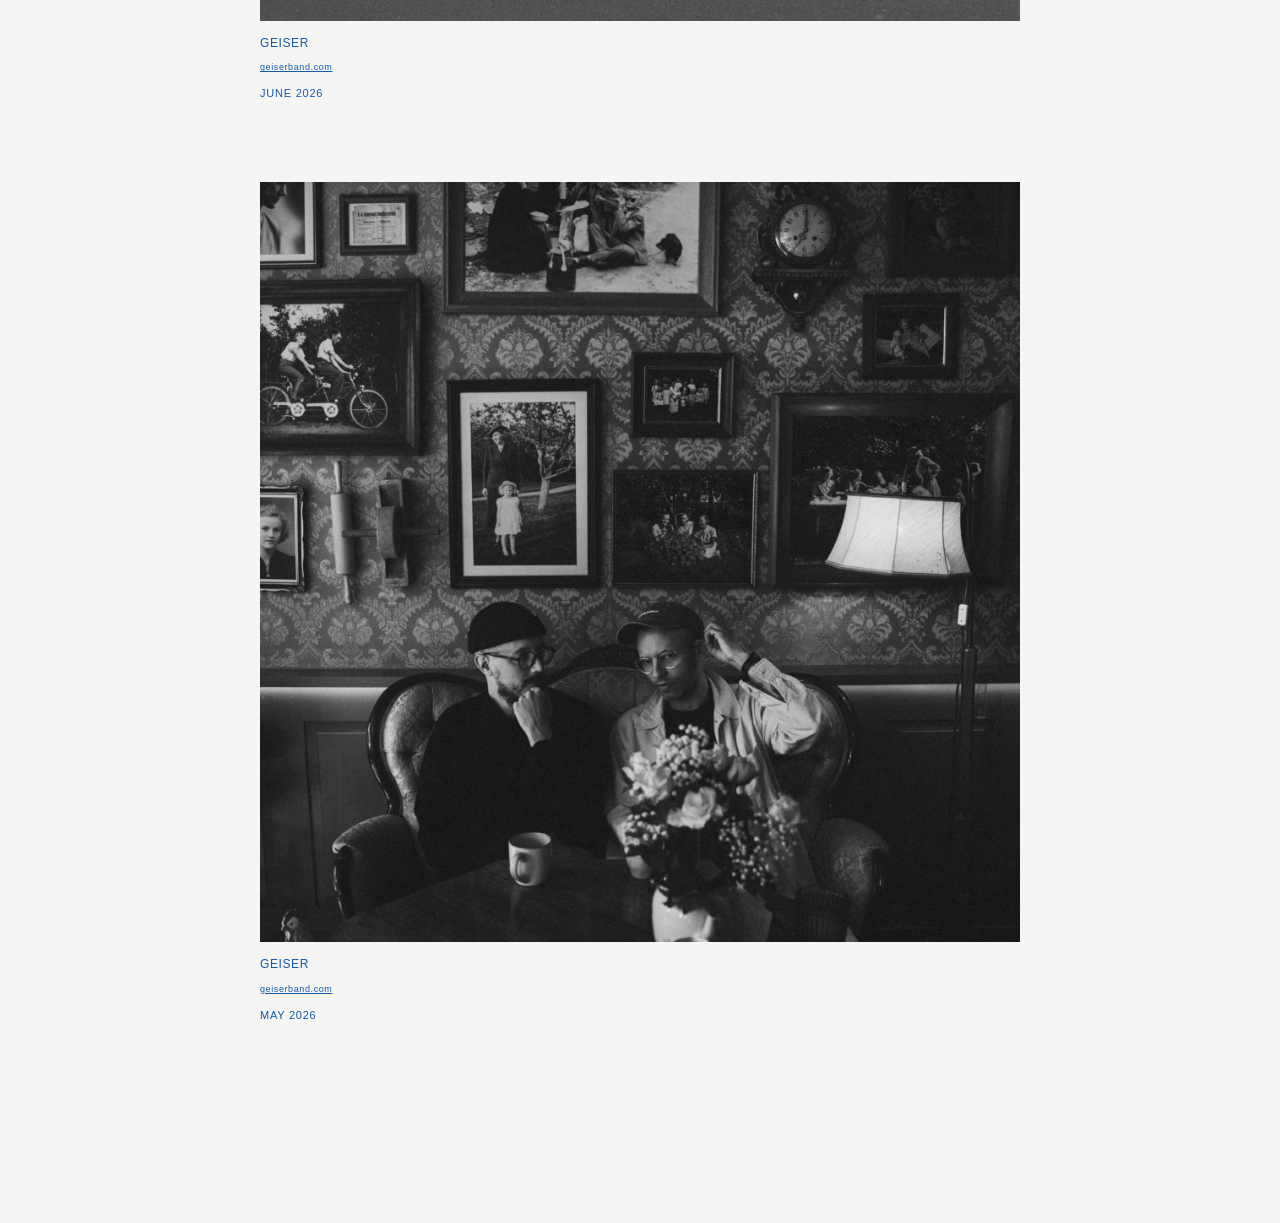
==== commit 288adae0: "color of links" ====
--- a/index.html
+++ b/index.html
@@ -12,7 +12,7 @@
   <main>
     <header>
       <h1>SUMMER HEART</h1>
-      <p class="h2">music for inbetween places</p>
+      <p class="undertext">music for inbetween places</p>
       <a href="newsletter.html" target="_blank" rel="noopener noreferrer">Subscribe to my occasional newsletter</a>
       <!-- <section class="next">
         <p>next:</p>
--- a/style.css
+++ b/style.css
@@ -23,32 +23,53 @@
 h1 {
   font-size: 20px;
   letter-spacing: 0.03em;
-  margin: 8 0 8px;
+  margin: 8px 0 8px;
   font-weight: 400;
 
 }
 
-.h2 {
-  font-size: 10px;
-  letter-spacing: 0.03em;
-}
 
 p {
   margin: 0 0 8px;
   line-height: 1.4;
 }
 
-.entry {
-  margin-bottom: 80px;
-  font-size: 12px;
-  letter-spacing: 0.05em;
+header a {
+  color: #155aa4;
+  text-decoration: underline;
+  margin-right: 5px;
+  font-size: 10px;
+
 }
+
+a {
+  color: #155aa4;
+  text-decoration: underline;
+  margin-right: 5px;
+  font-size: 9px;
+}
+
+a:hover {
+  color: rgb(196, 71, 144)
+}
+
 
 img {
   width: 100%;
   height: auto;
   display: block;
   margin-bottom: 14px;
+}
+
+.undertext {
+  font-size: 10px;
+  letter-spacing: 0.03em;
+}
+
+.entry {
+  margin-bottom: 80px;
+  font-size: 12px;
+  letter-spacing: 0.05em;
 }
 
 .meta {
@@ -65,12 +86,6 @@
   text-transform: lowercase;
 }
 
-a {
-  color: #155aa4;
-  text-decoration: underline;
-  margin-right: 5px;
-  font-size: 9px;
-}
 
 @media (max-width: 600px) {
   main {
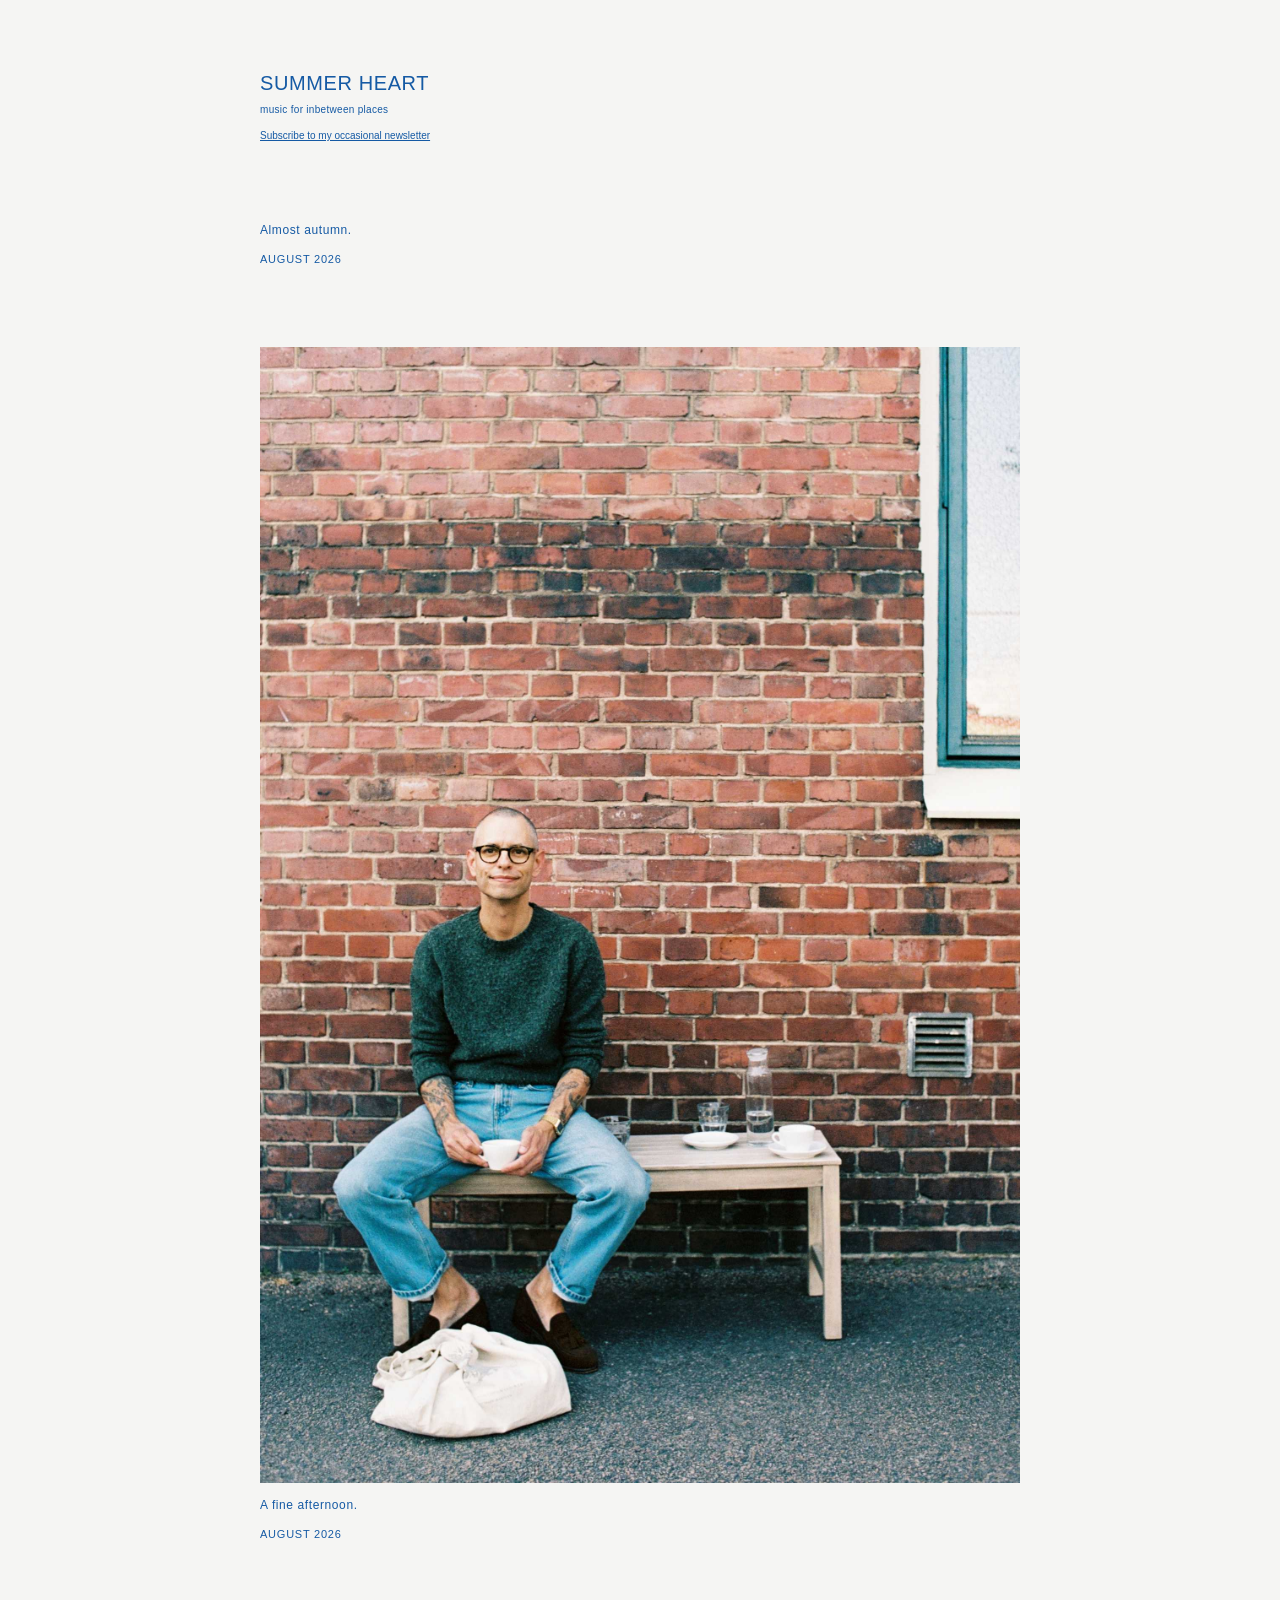
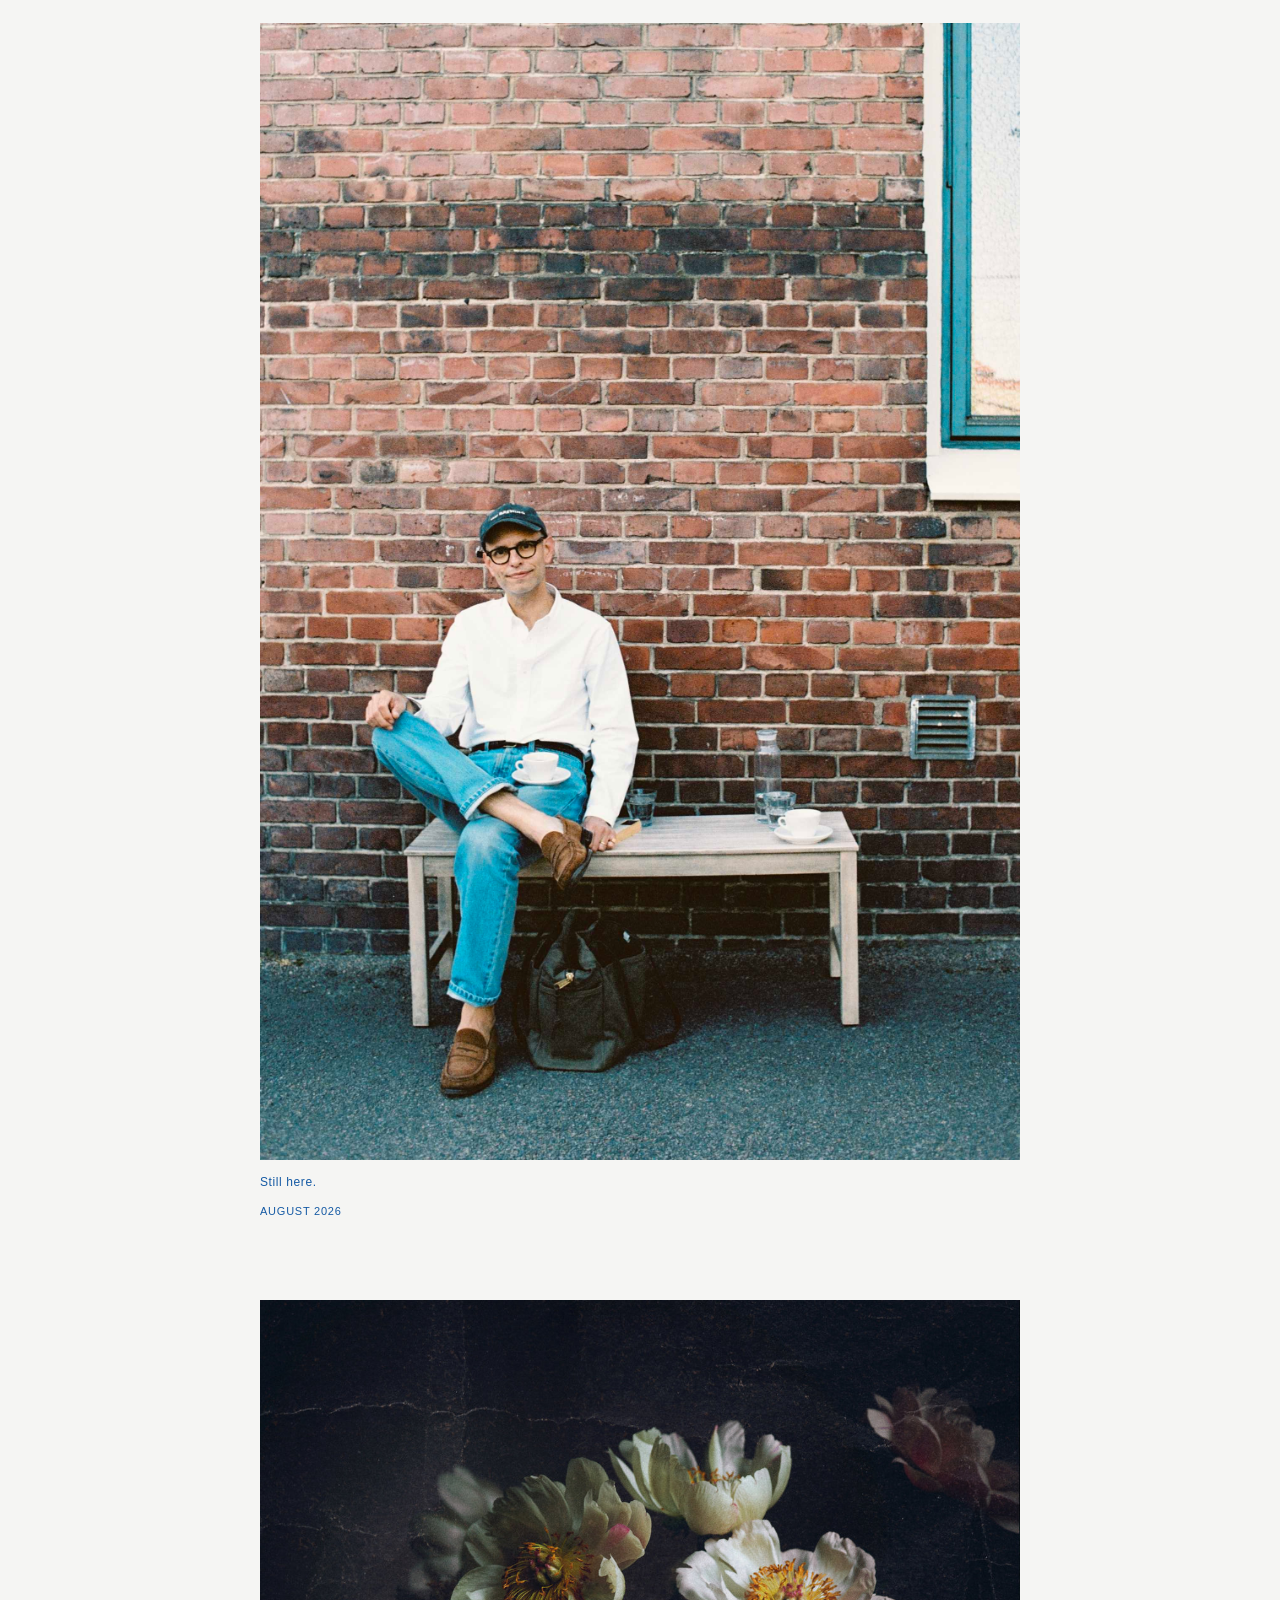
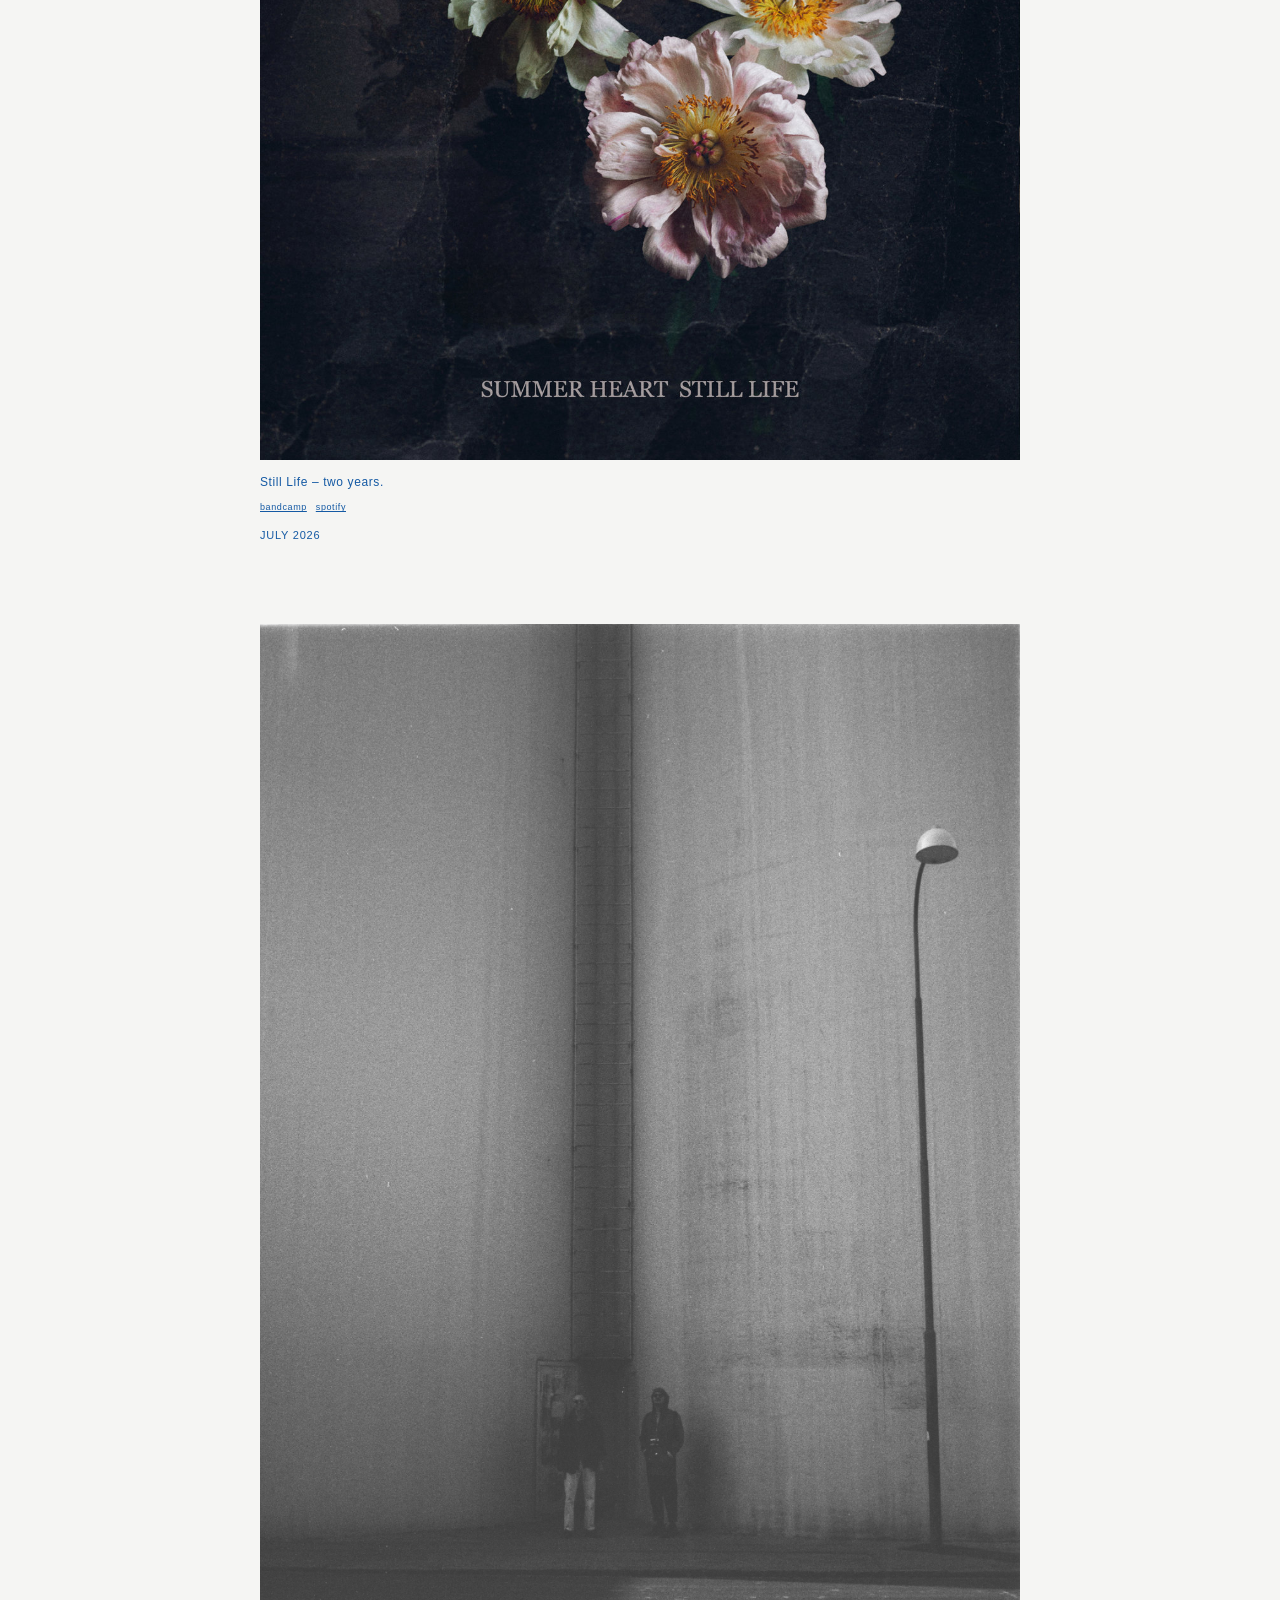
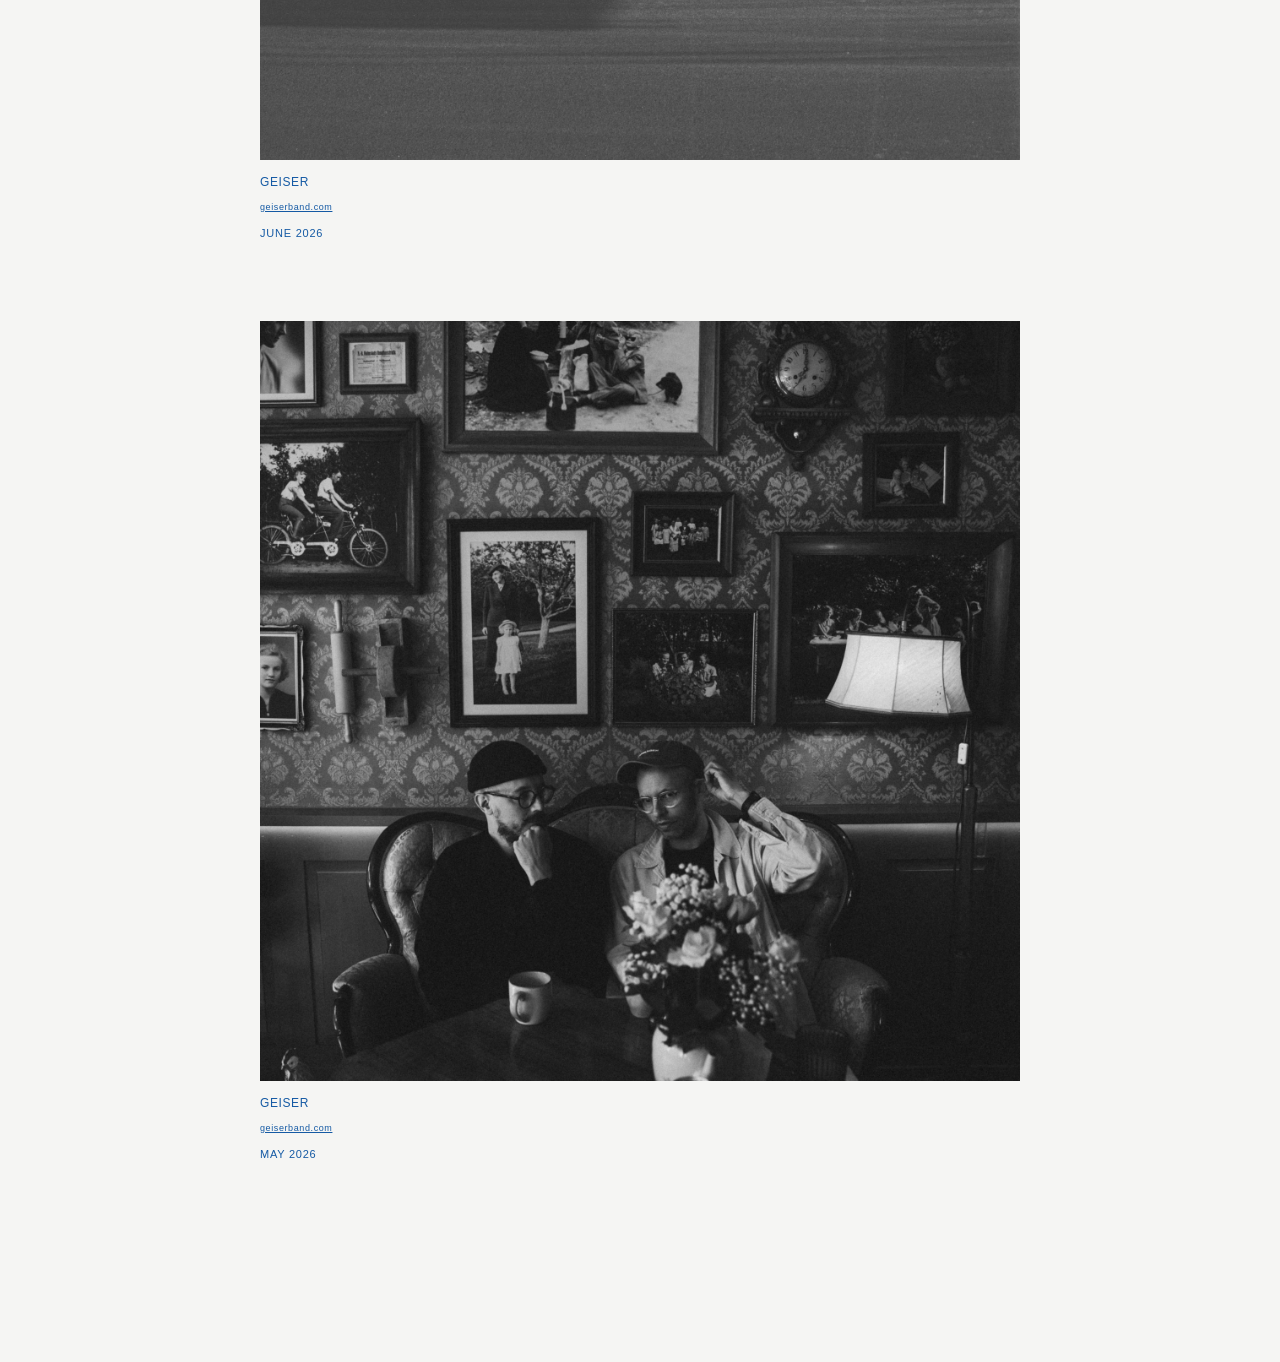
==== commit d3856dfa: "new archive photo sept 13" ====
--- a/index.html
+++ b/index.html
@@ -23,9 +23,17 @@
 
     <!-- - - - - - - - - - - - - - - SITE START - - - - - - - - - - - - - - -->
 
+    <!--  September 2026 SH - Photo -->
+    <section class="entry">
+      <img src="images/arkiv/2026/260913.jpg" alt="">
+      <p>Almost autumn.</p>
+      <p class="meta">August 2026</p>
+    </section>
+
+
     <!--  August 2026 SH - Photo -->
     <section class="entry">
-      <img src="images/arkiv/2026/260830.jpg" alt="">
+      <img src="images/arkiv/2026/260830.jpg" alt="summerheart on a fine afternoon">
       <p>A fine afternoon.</p>
       <p class="meta">August 2026</p>
     </section>
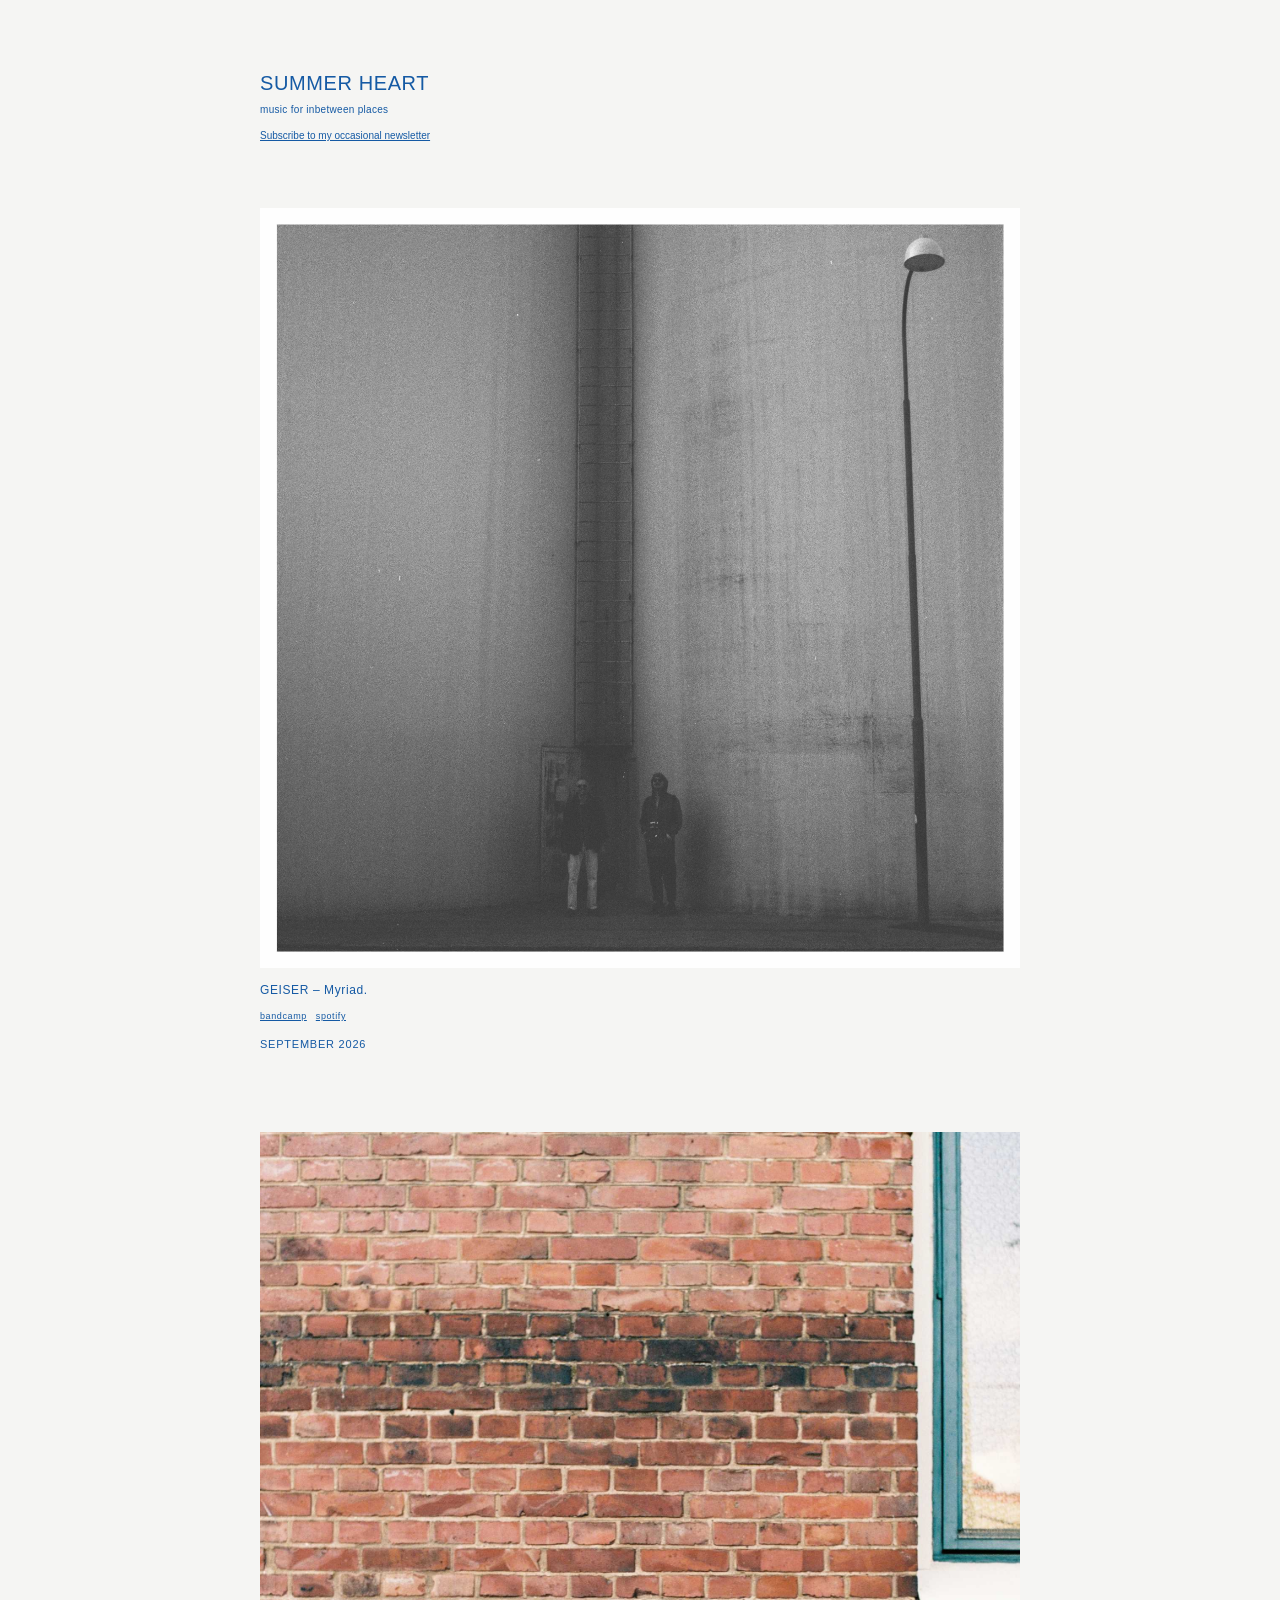
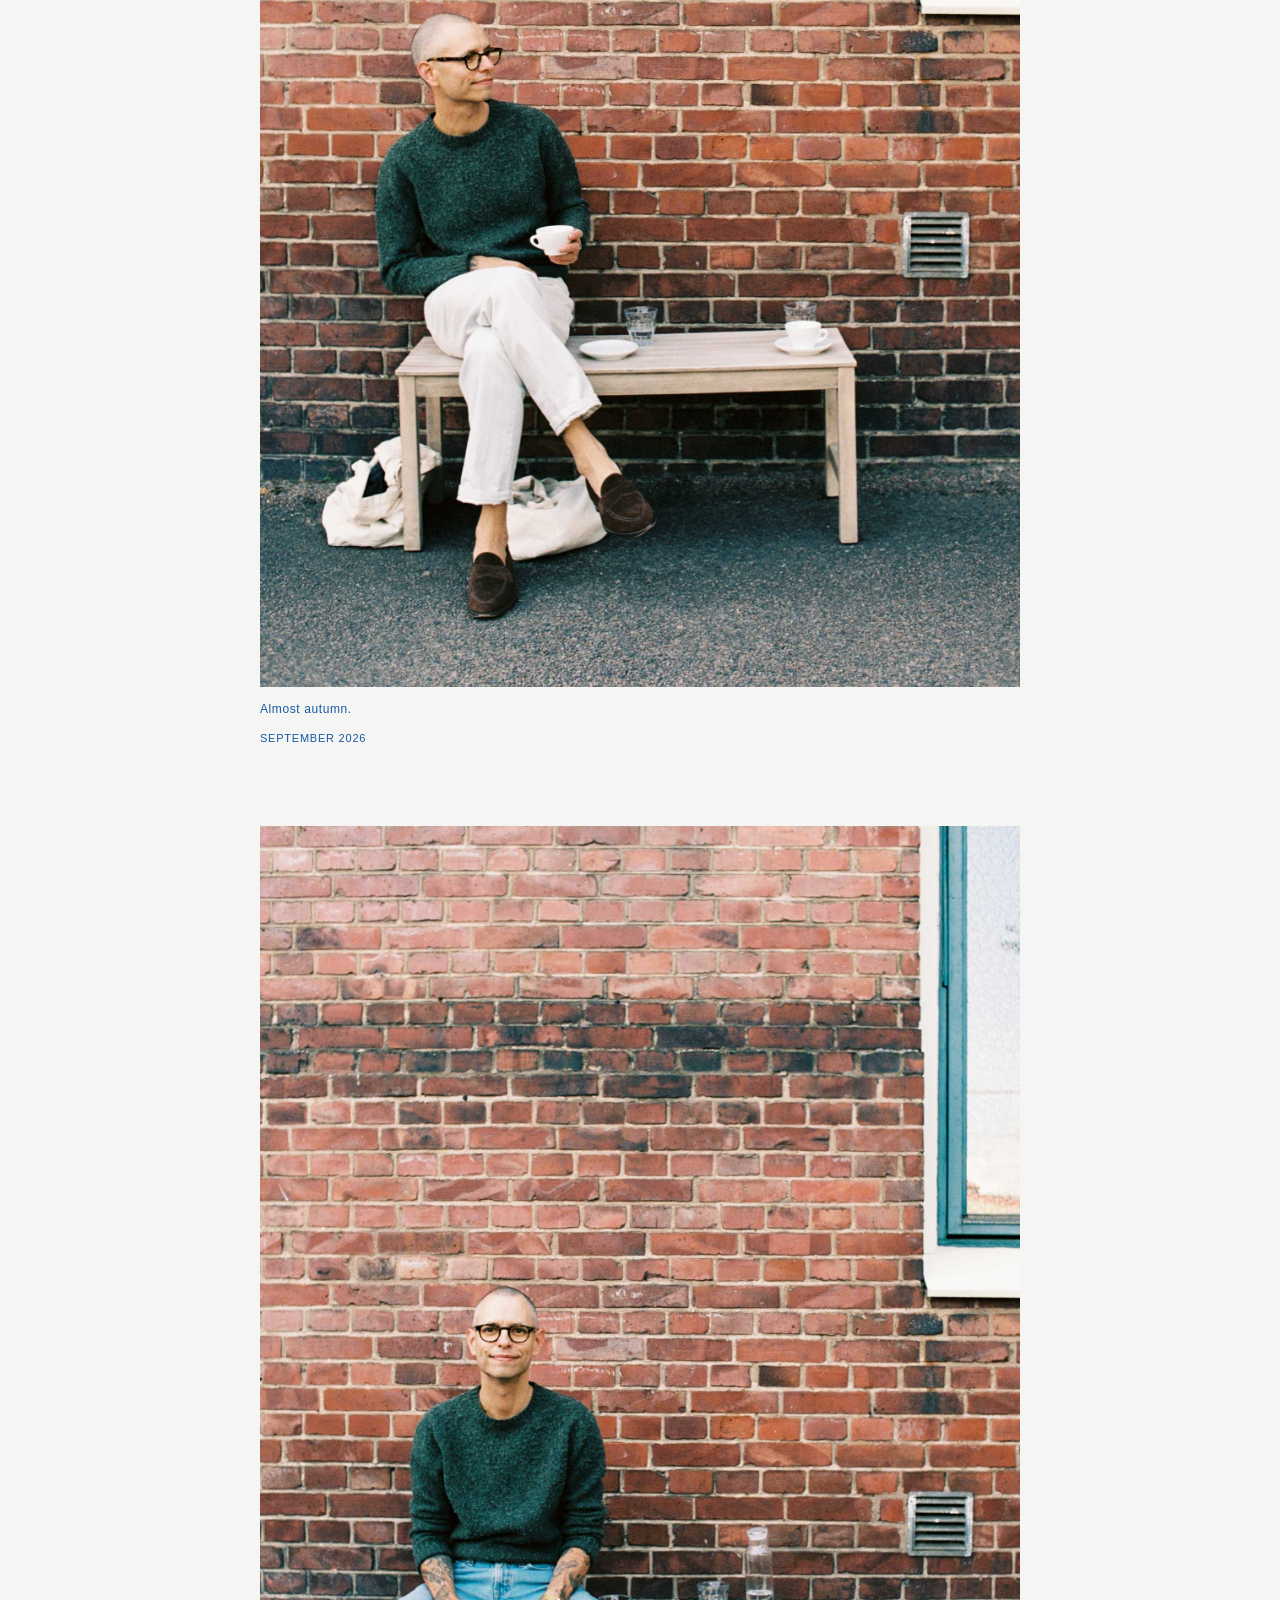
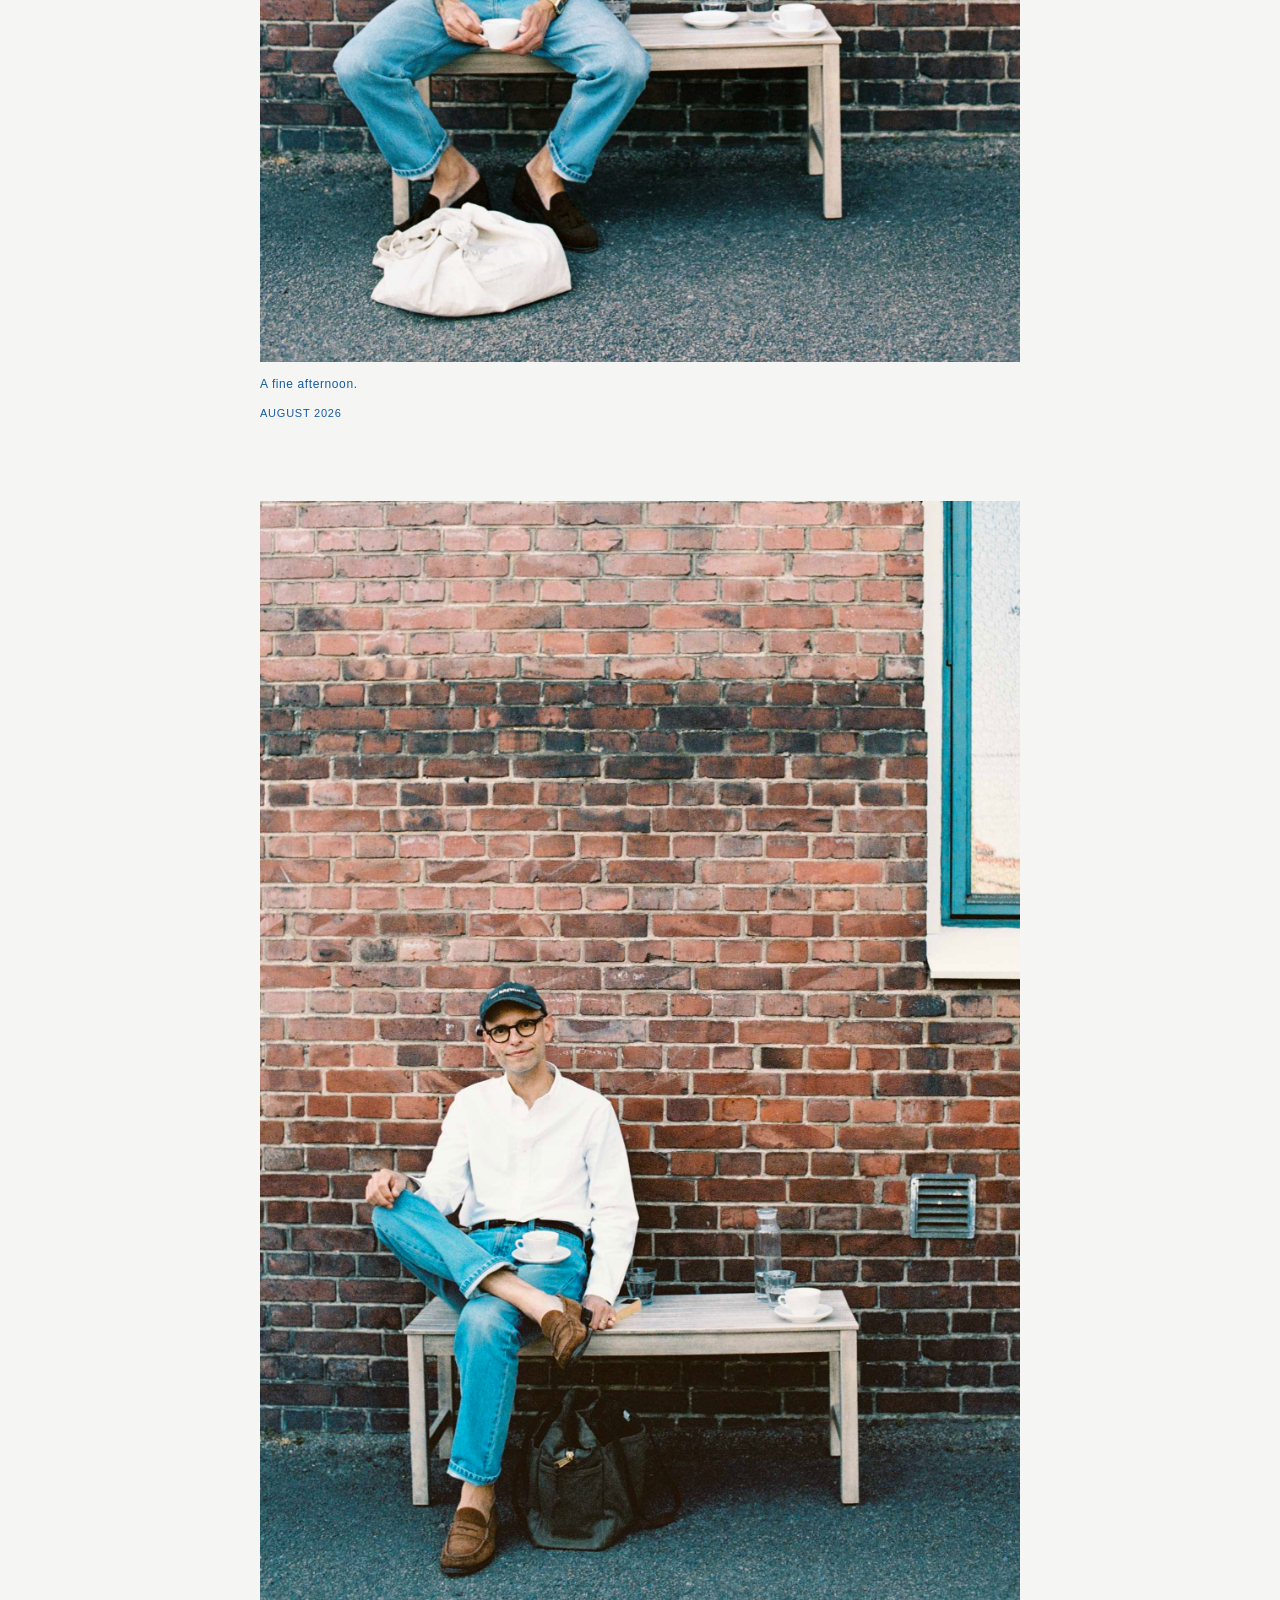
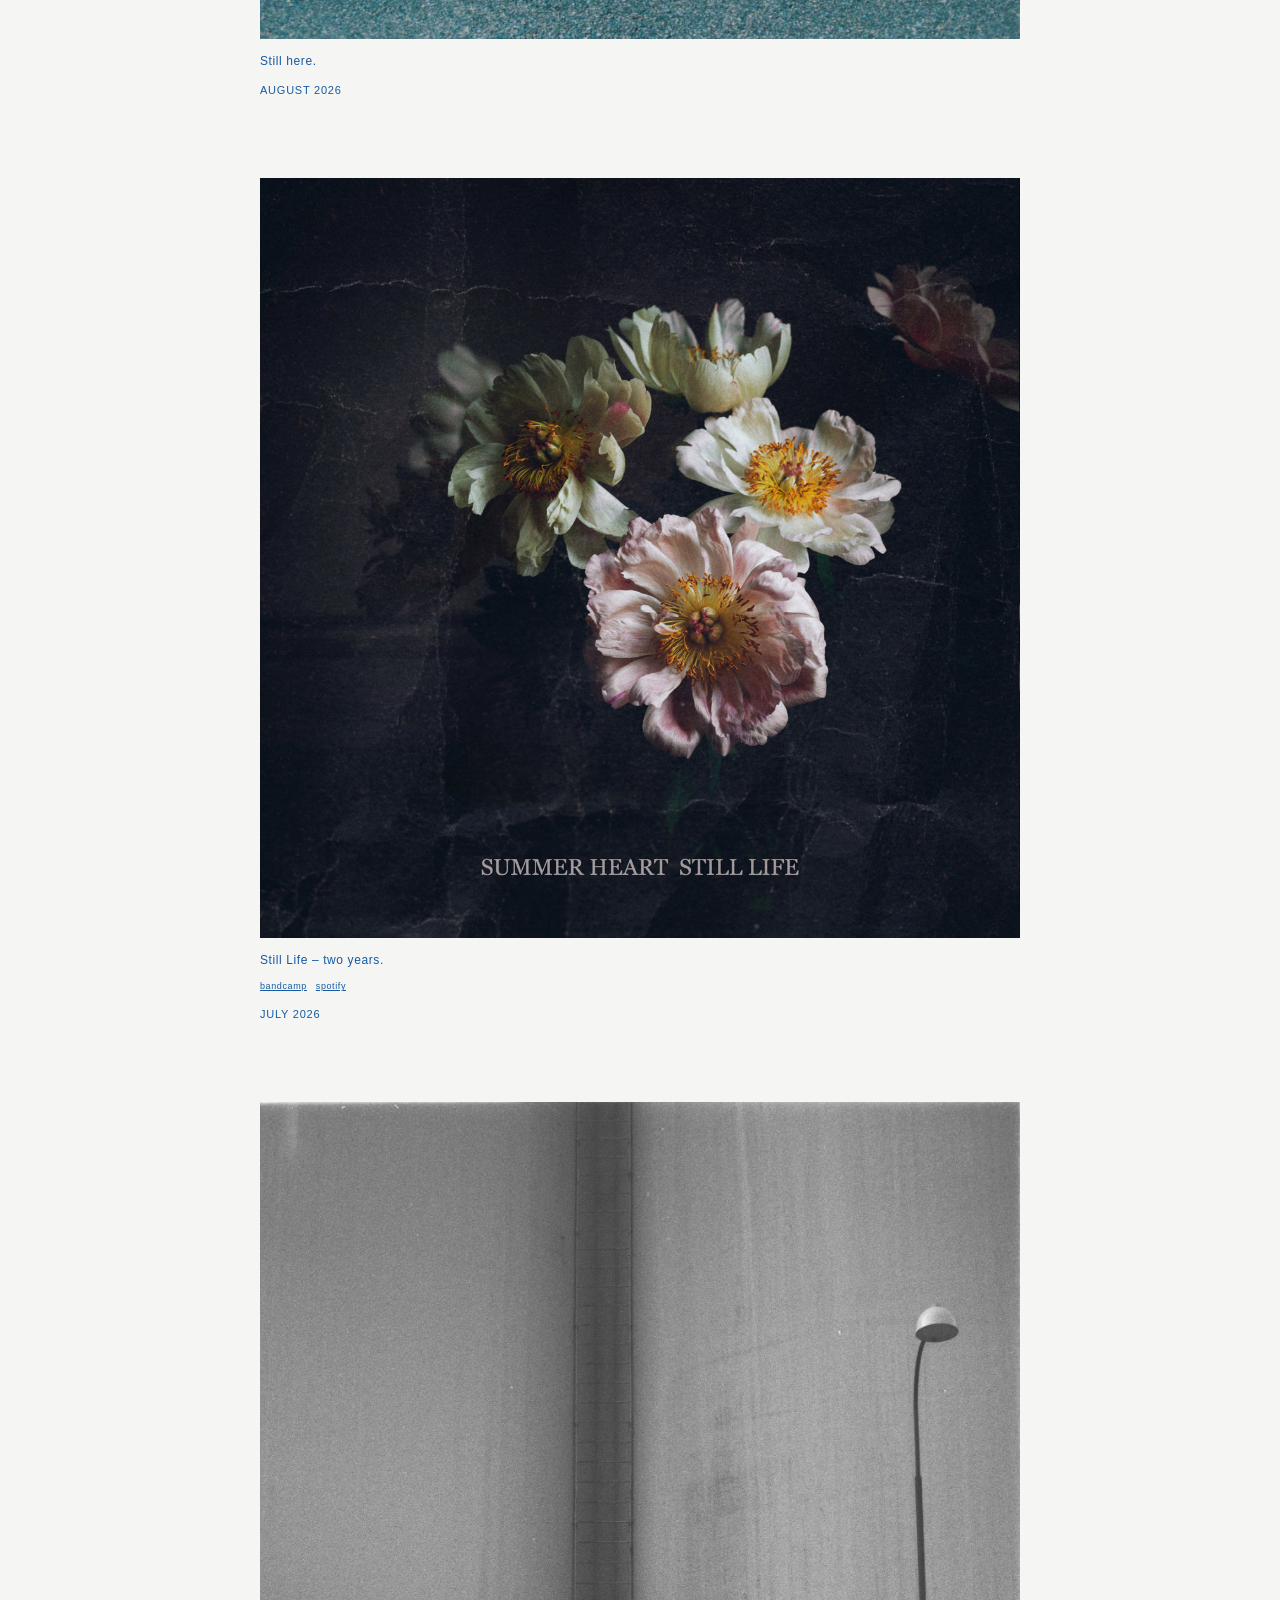
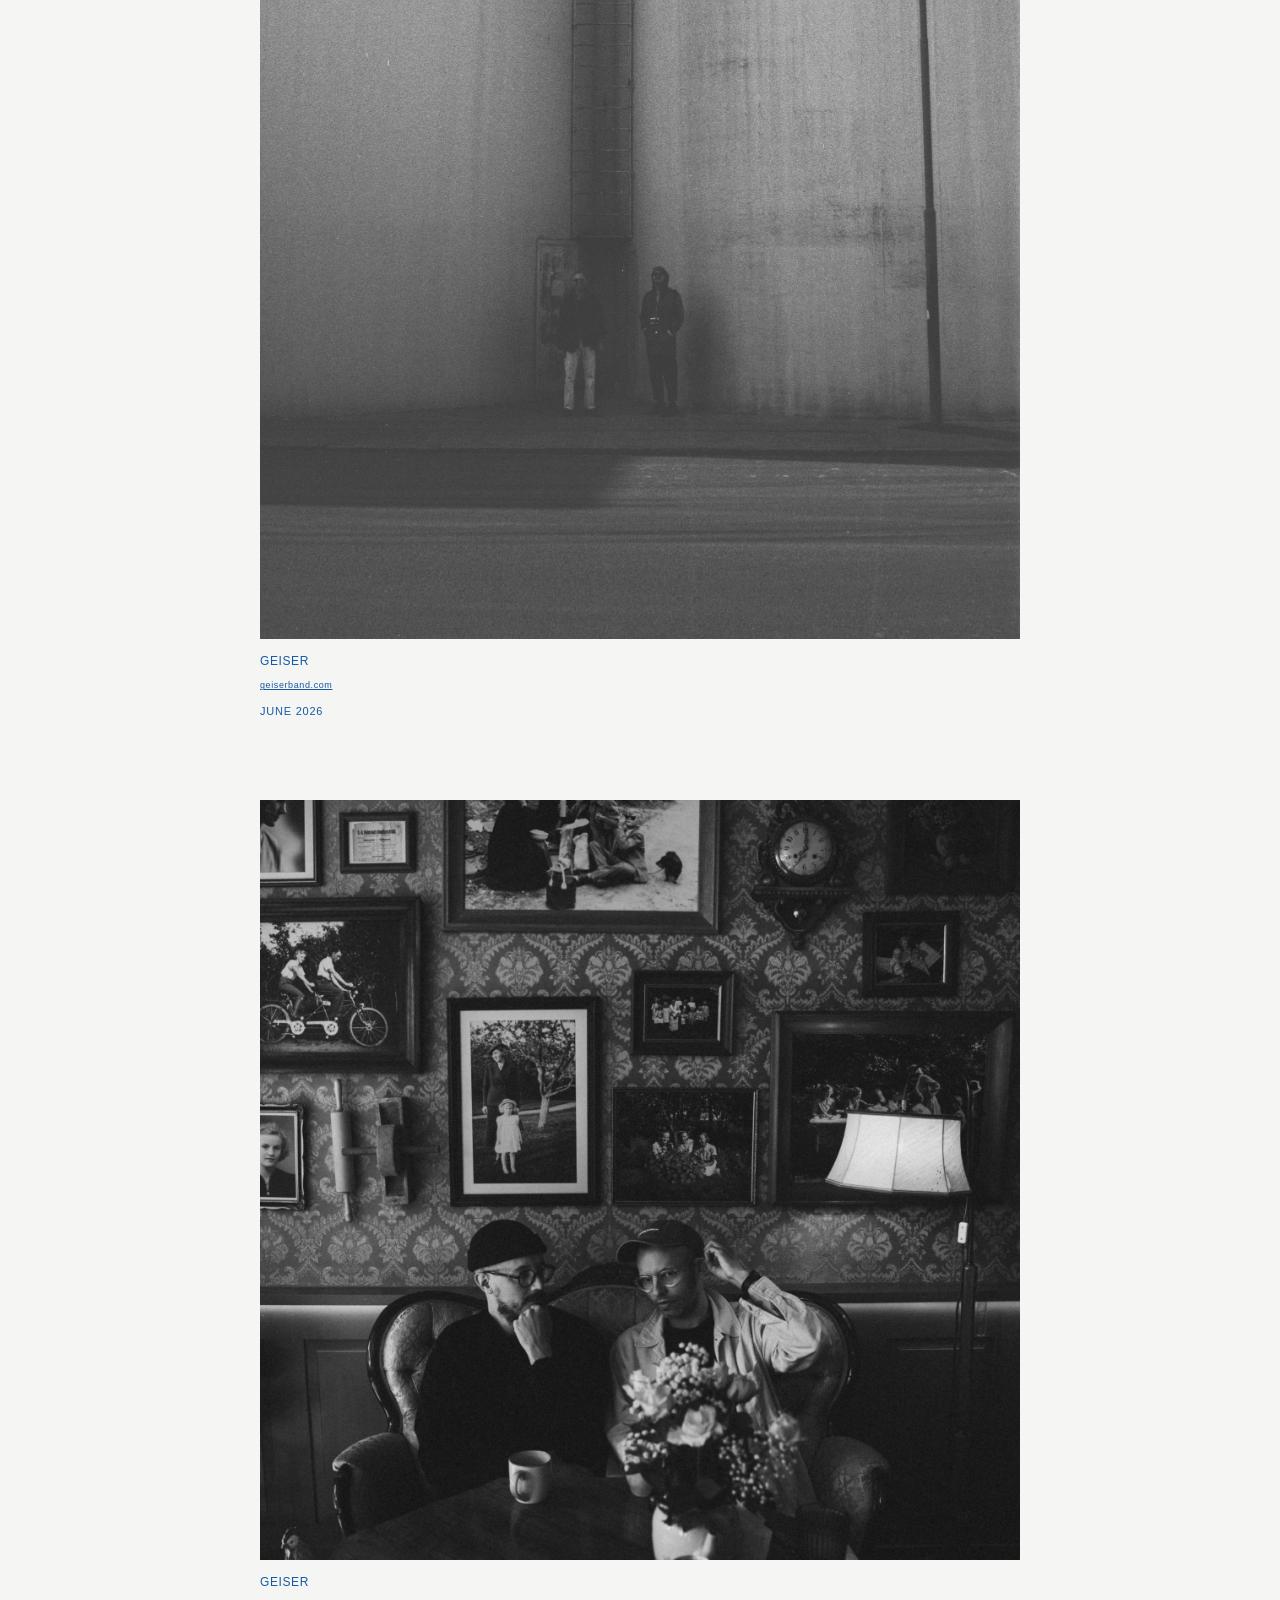
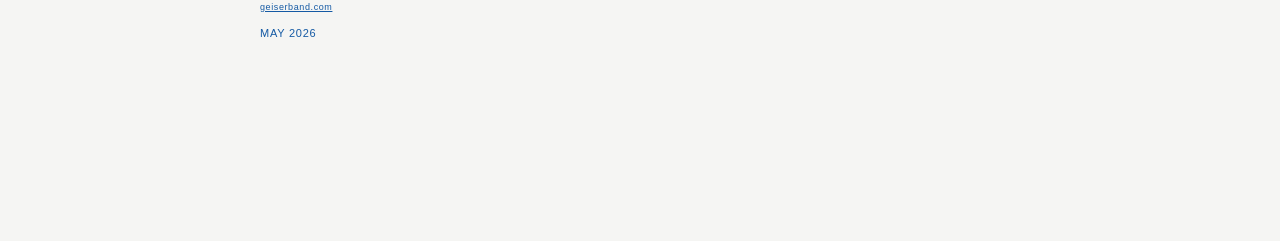
==== commit 9f0db8e8: "new alts and posts" ====
--- a/index.html
+++ b/index.html
@@ -13,7 +13,9 @@
     <header>
       <h1>SUMMER HEART</h1>
       <p class="undertext">music for inbetween places</p>
-      <a href="newsletter.html" target="_blank" rel="noopener noreferrer">Subscribe to my occasional newsletter</a>
+      <a href="newsletter.html" target="_blank" aria-label="Subscribe to Summer Heart newsletter"
+        rel="noopener noreferrer">Subscribe to
+        my occasional newsletter</a>
       <!-- <section class="next">
         <p>next:</p>
         <p>live at venue — date</p>
@@ -22,18 +24,31 @@
 
 
     <!-- - - - - - - - - - - - - - - SITE START - - - - - - - - - - - - - - -->
+    <!--  September 2026 SH - STILL LIFE -->
+    <section class="entry">
+      <img src="images/gs/myriad.jpg" alt="GEISER - Myriad artwork">
+
+      <p>GEISER – Myriad.</p>
+      <p>
+        <a href="https://geiserband.bandcamp.com/album/myriad" target="_blank"
+          aria-label="GEISER album Myriad on Bandcamp" rel="noopener noreferrer">bandcamp</a>
+        <a href="https://open.spotify.com/album/3QRLHgbl1oyD5BzYOV9Jkq" target="_blank"
+          aria-label="GEISER album Myriad on Spotify" rel="noopener noreferrer">spotify</a>
+      </p>
+      <p class="meta">September 2026</p>
+    </section>
 
     <!--  September 2026 SH - Photo -->
     <section class="entry">
-      <img src="images/arkiv/2026/260913.jpg" alt="">
+      <img src="images/arkiv/2026/260913.jpg" alt="Summer Heart is almost autumn">
       <p>Almost autumn.</p>
-      <p class="meta">August 2026</p>
+      <p class="meta">September 2026</p>
     </section>
 
 
     <!--  August 2026 SH - Photo -->
     <section class="entry">
-      <img src="images/arkiv/2026/260830.jpg" alt="summerheart on a fine afternoon">
+      <img src="images/arkiv/2026/260830.jpg" alt="Summer Heart on a fine afternoon">
       <p>A fine afternoon.</p>
       <p class="meta">August 2026</p>
     </section>
@@ -42,7 +57,7 @@
 
     <!--  August 2026 SH - Photo -->
     <section class="entry">
-      <img src="images/arkiv/2026/260816.jpg" alt="">
+      <img src="images/arkiv/2026/260816.jpg" alt="Summer Heart is still here">
       <p>Still here.</p>
       <p class="meta">August 2026</p>
     </section>
@@ -50,14 +65,14 @@
 
     <!--  JULY 2026 SH - STILL LIFE -->
     <section class="entry">
-      <img src="images/sh/slife.jpg" alt="">
+      <img src="images/sh/slife.jpg" alt="Summer Heart - Still Life artwork">
 
       <p>Still Life – two years.</p>
       <p>
         <a href="https://summerheart.bandcamp.com/album/still-life" target="_blank"
-          rel="noopener noreferrer">bandcamp</a>
+          aria-label="Summer Heart album Still Life on Bandcamp" rel="noopener noreferrer">bandcamp</a>
         <a href="https://open.spotify.com/album/6IlwFTEqlZkEqImZAho4VD" target="_blank"
-          rel="noopener noreferrer">spotify</a>
+          aria-label="Summer Heart album Still Life on Spotify" rel="noopener noreferrer">spotify</a>
       </p>
       <p class="meta">JULY 2026</p>
     </section>
@@ -65,7 +80,7 @@
 
     <!--  June 2026 GEISER - Photo -->
     <section class="entry">
-      <img src="images/gs/g4.jpg" alt="">
+      <img src="images/gs/g4.jpg" alt="Photo of GEISER, the band">
       <p>GEISER</p>
       <a href="https://geiserband.com" target="_blank" rel="noopener noreferrer">geiserband.com</a>
       <p class="meta">JUNE 2026</p>
@@ -74,7 +89,7 @@
 
     <!--  May 2026 GEISER - Photo -->
     <section class="entry">
-      <img src="images/gs/g1.jpg" alt="">
+      <img src="images/gs/g1.jpg" alt="Photo og GEISER, the band">
       <p>GEISER</p>
       <a href="https://geiserband.com" target="_blank" rel="noopener noreferrer">geiserband.com</a>
       <p class="meta">MAY 2026</p>
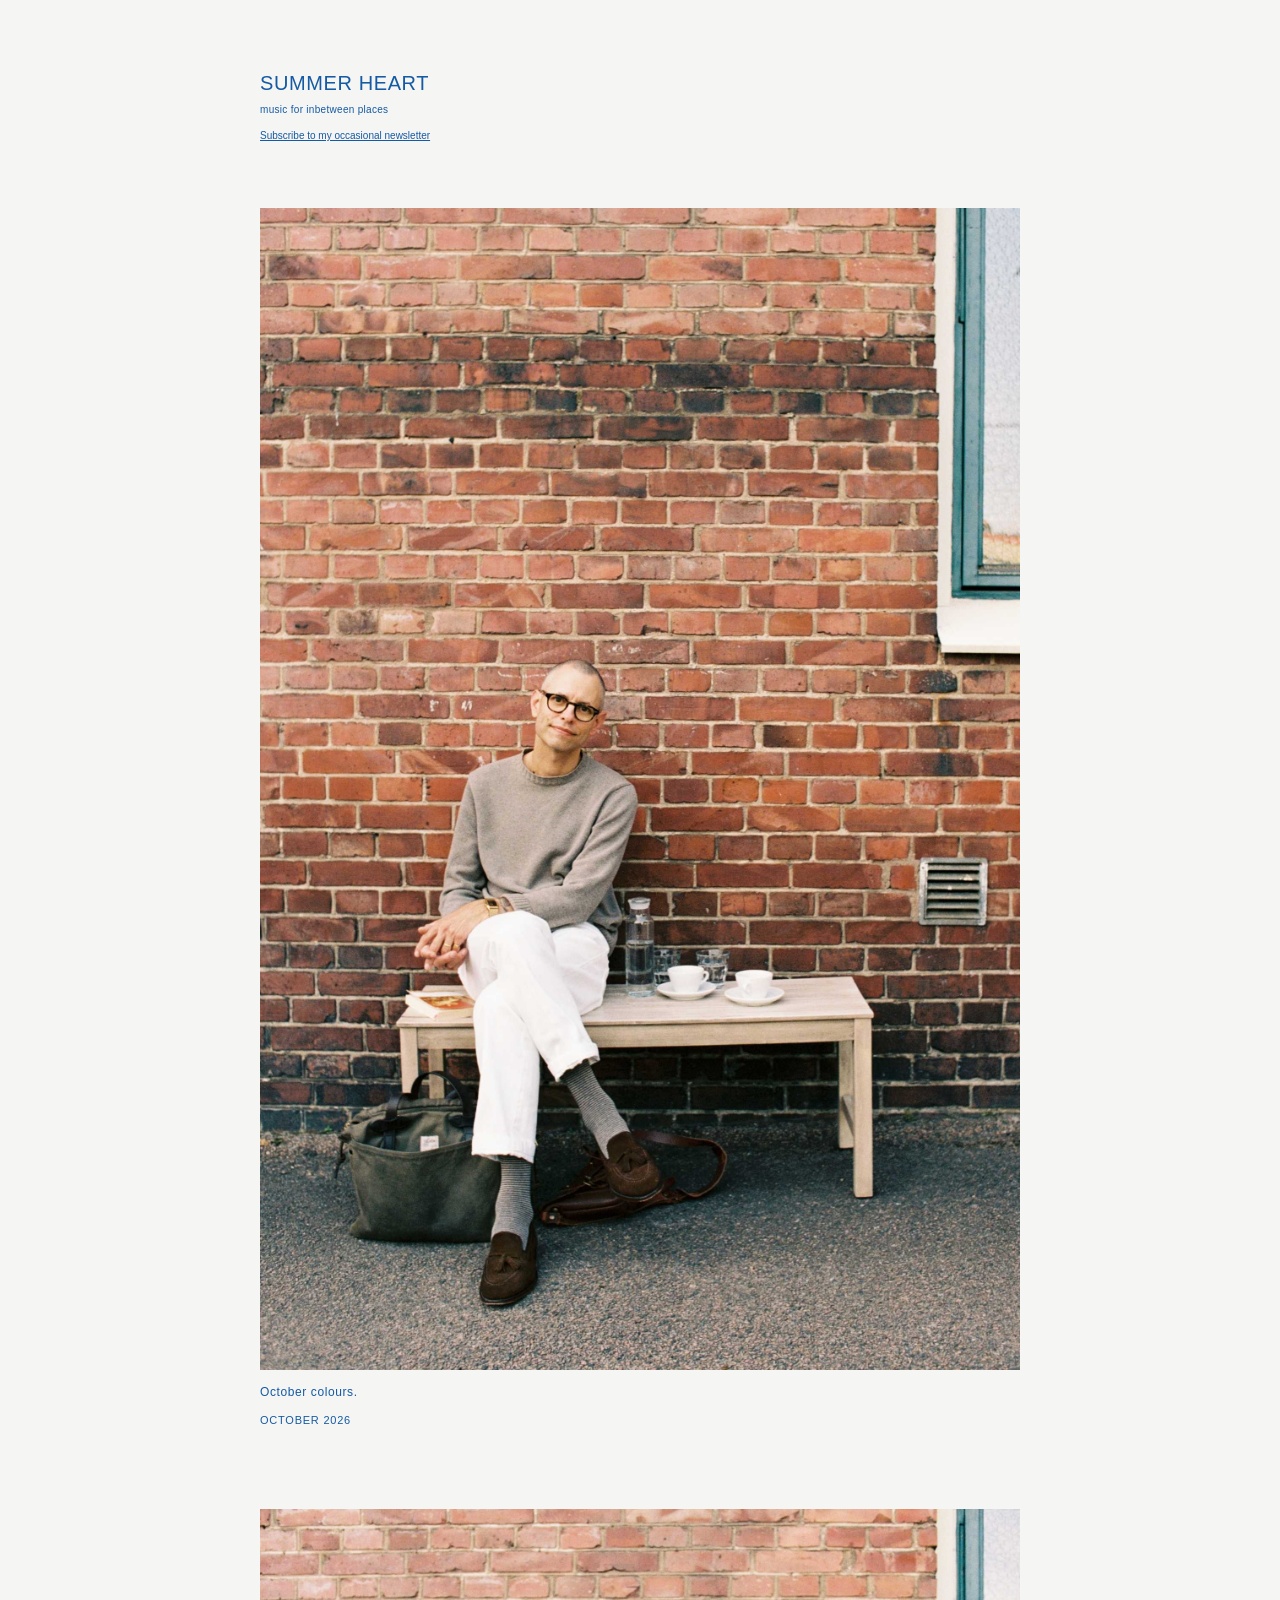
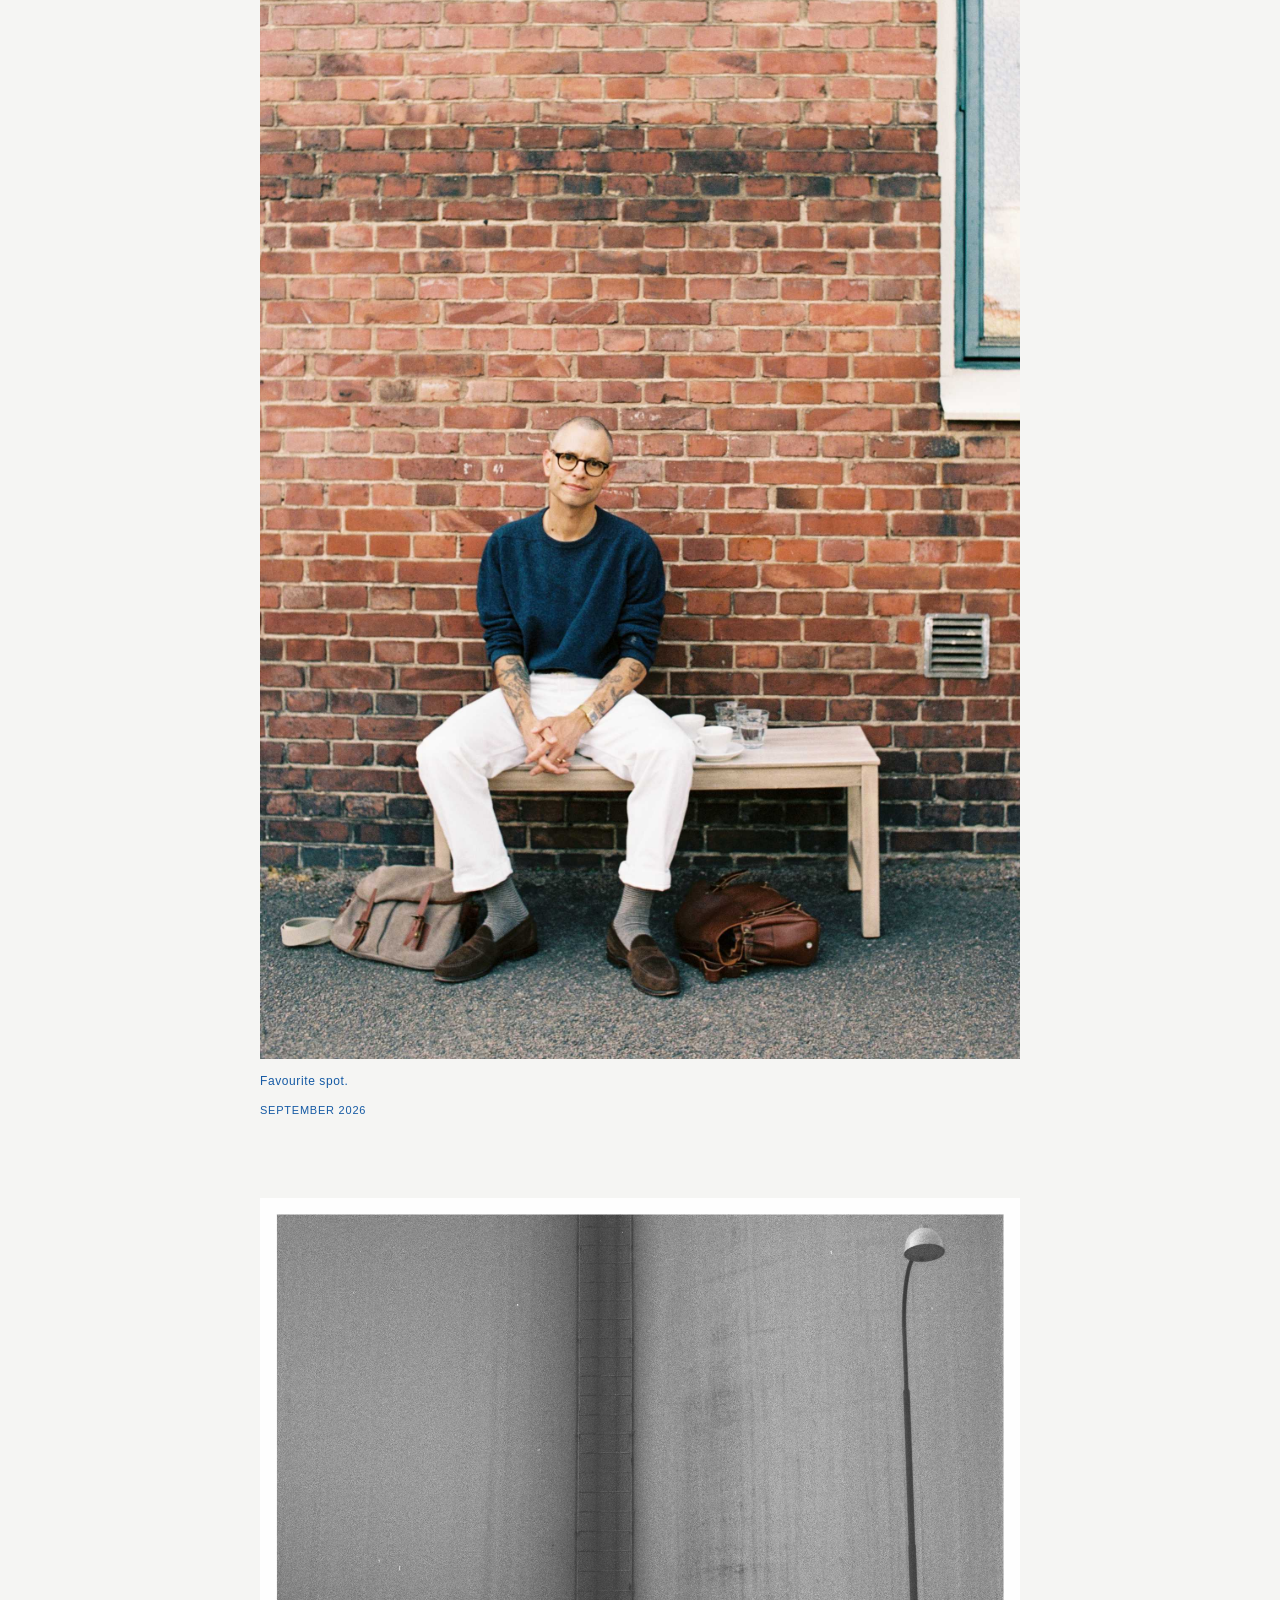
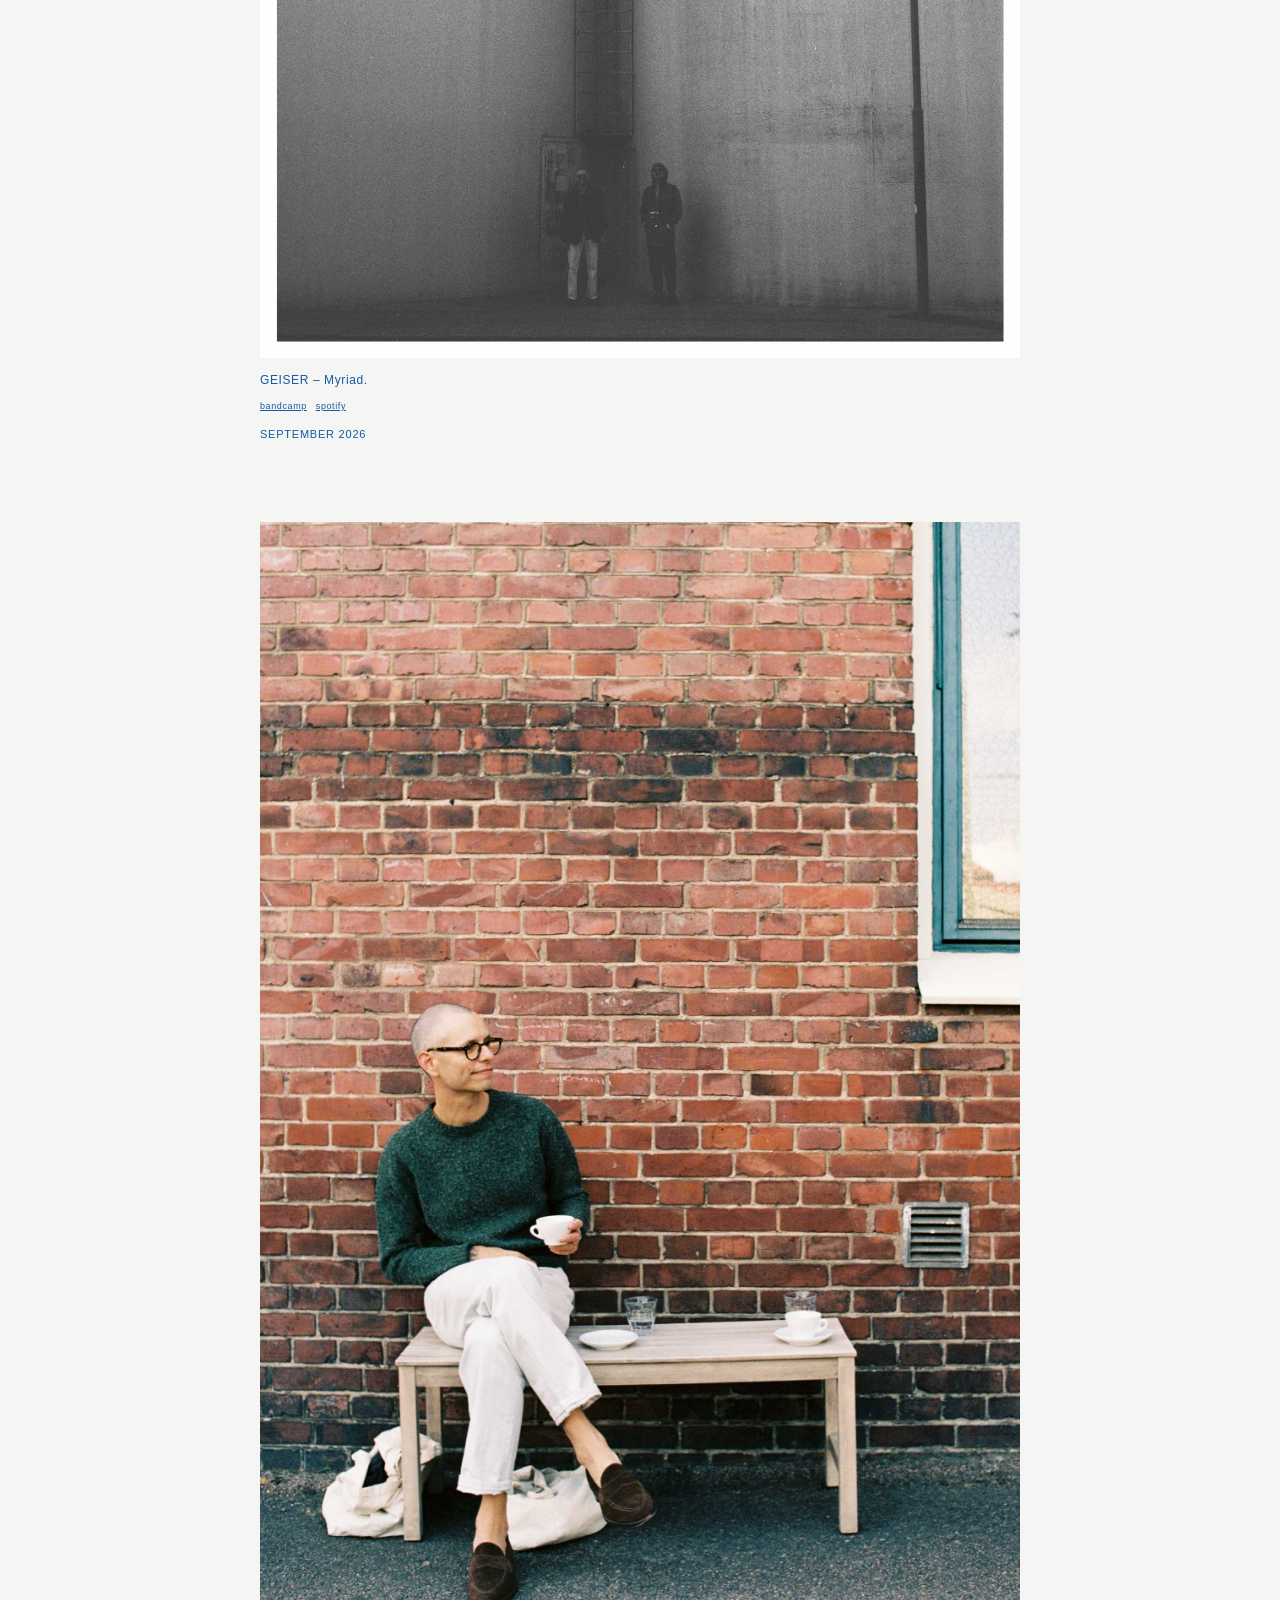
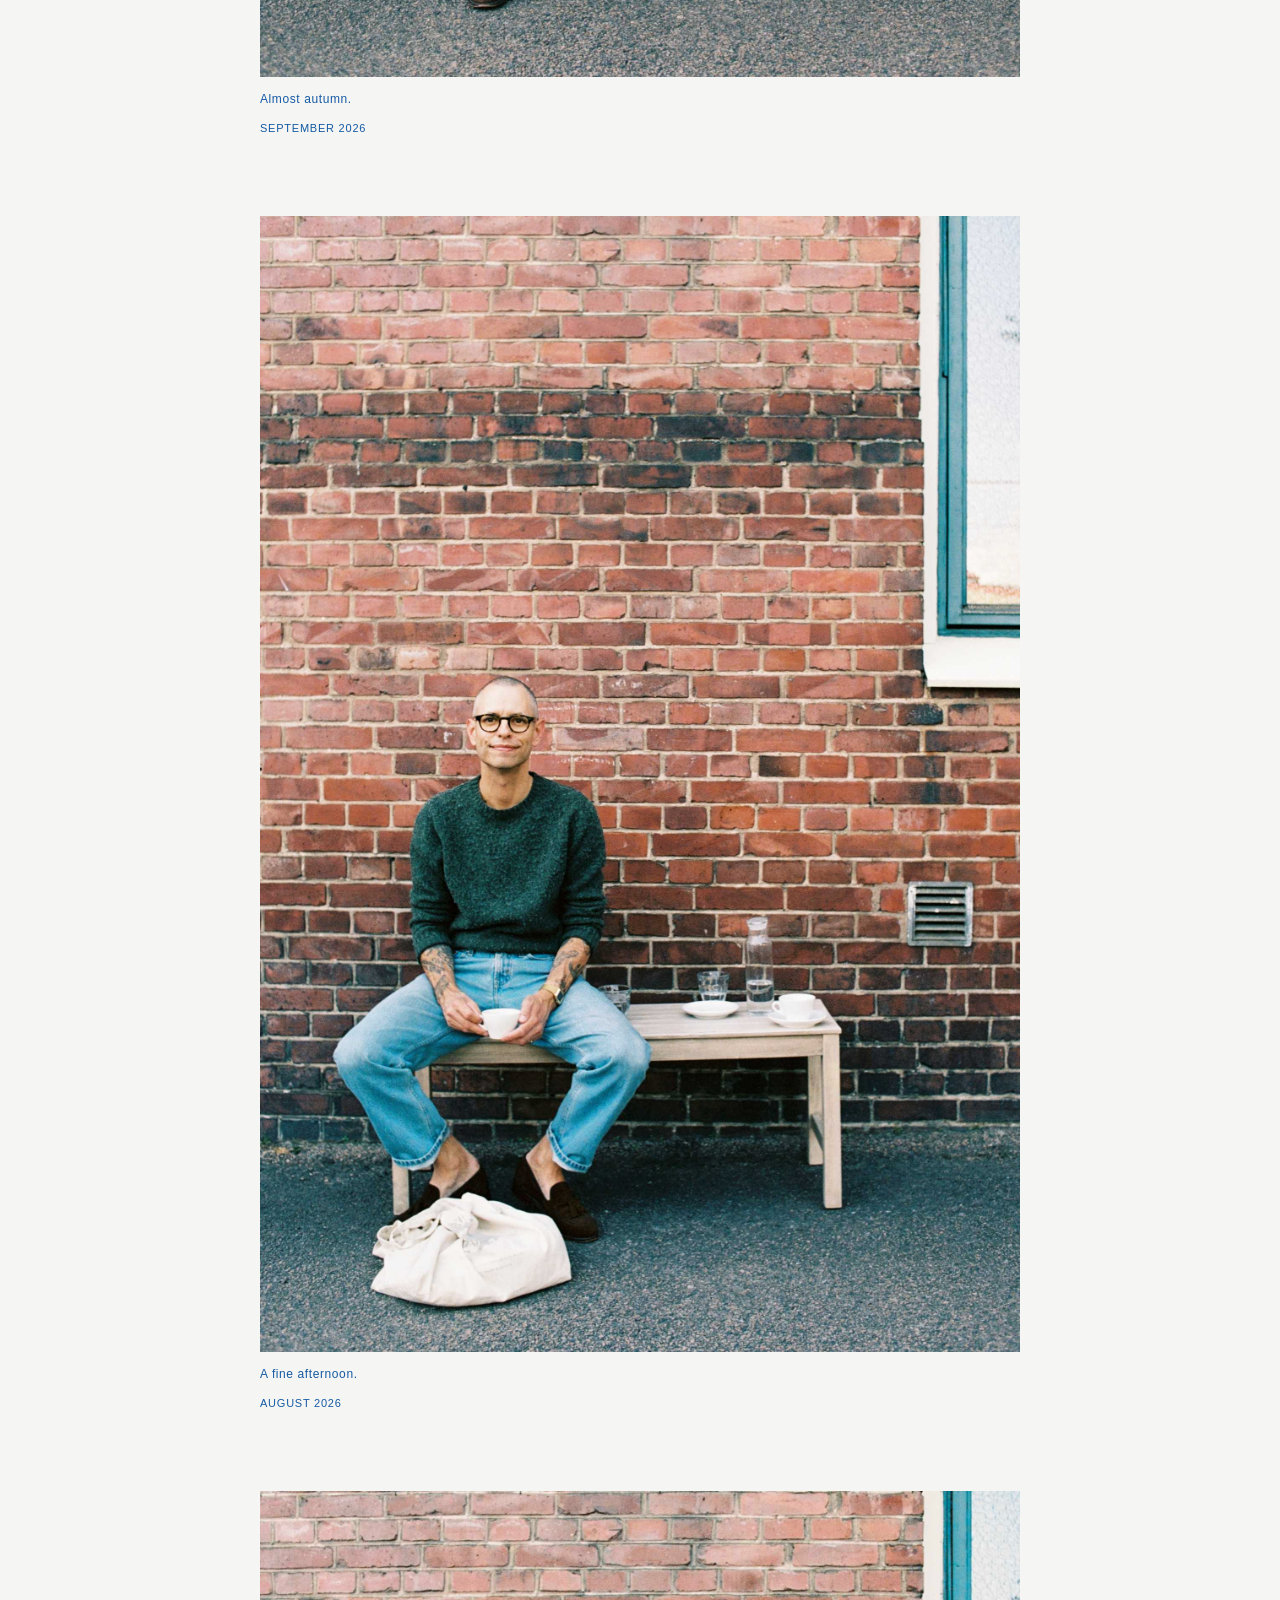
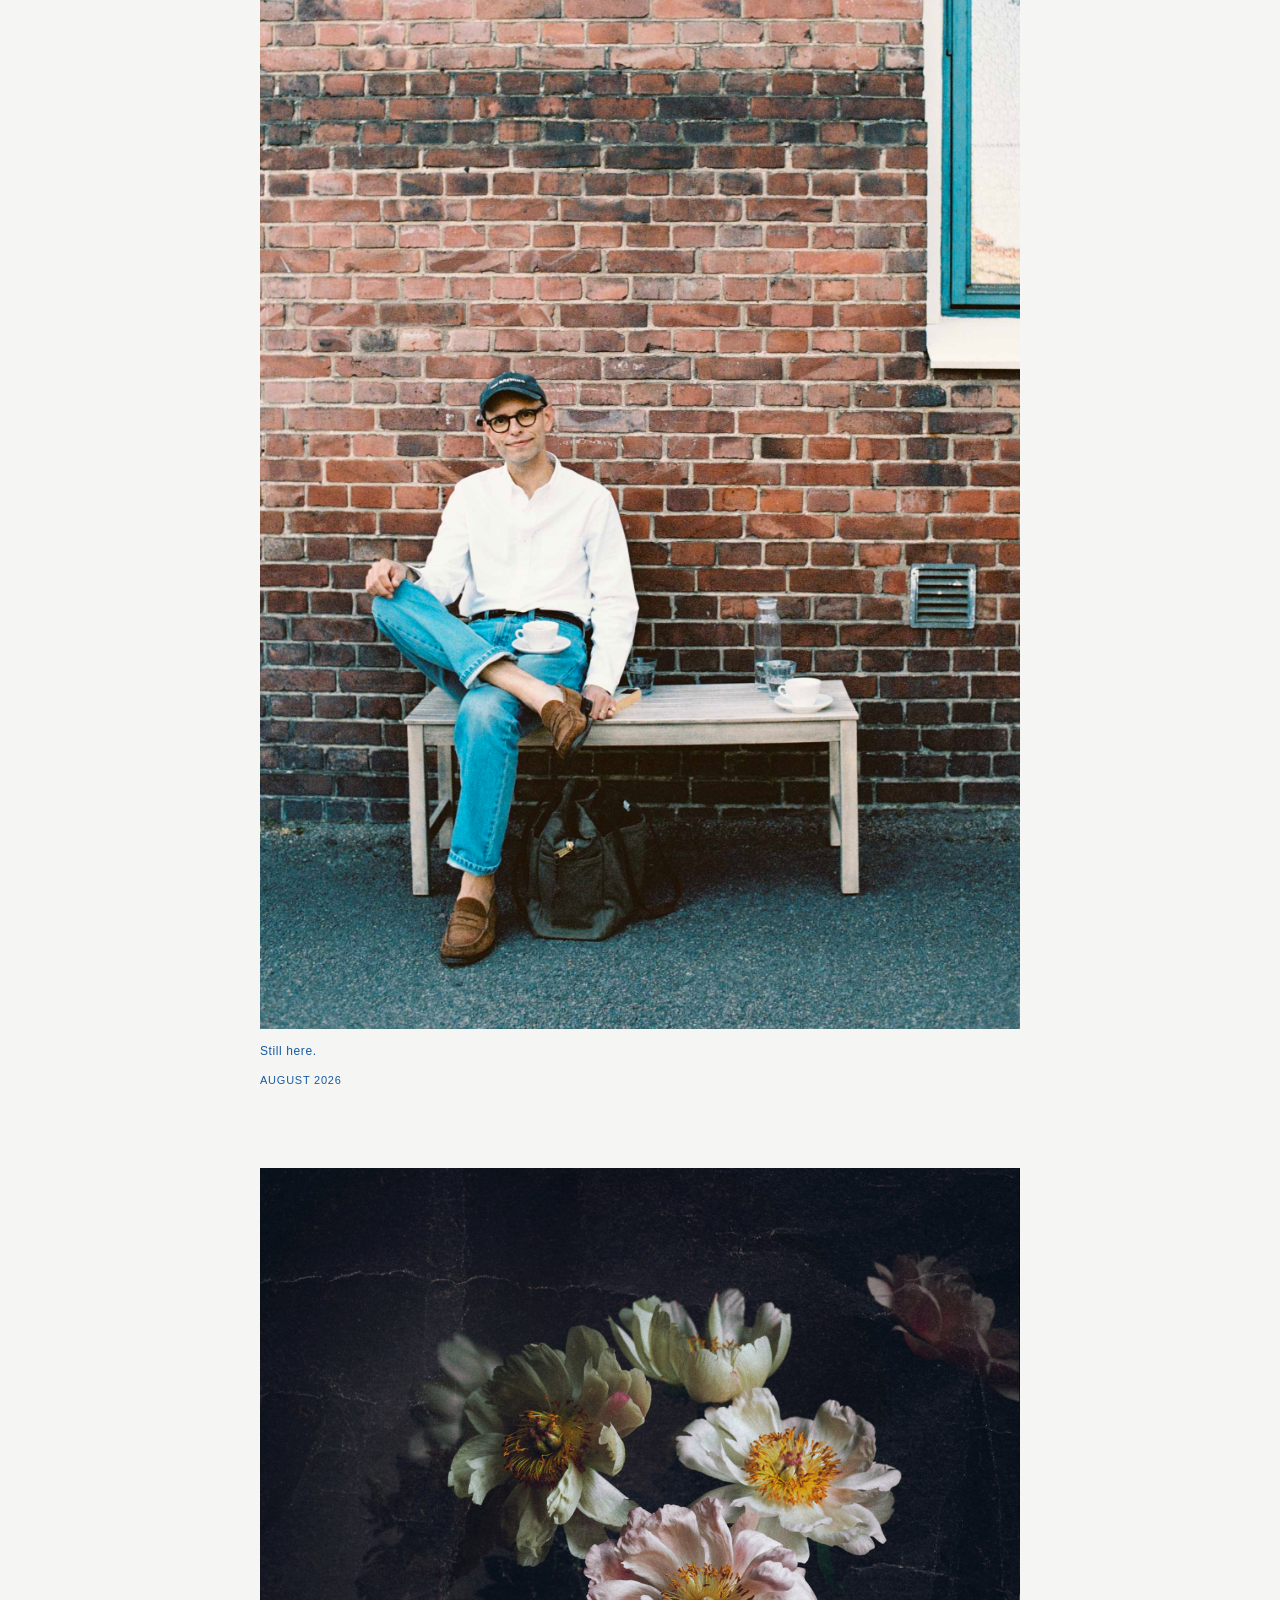
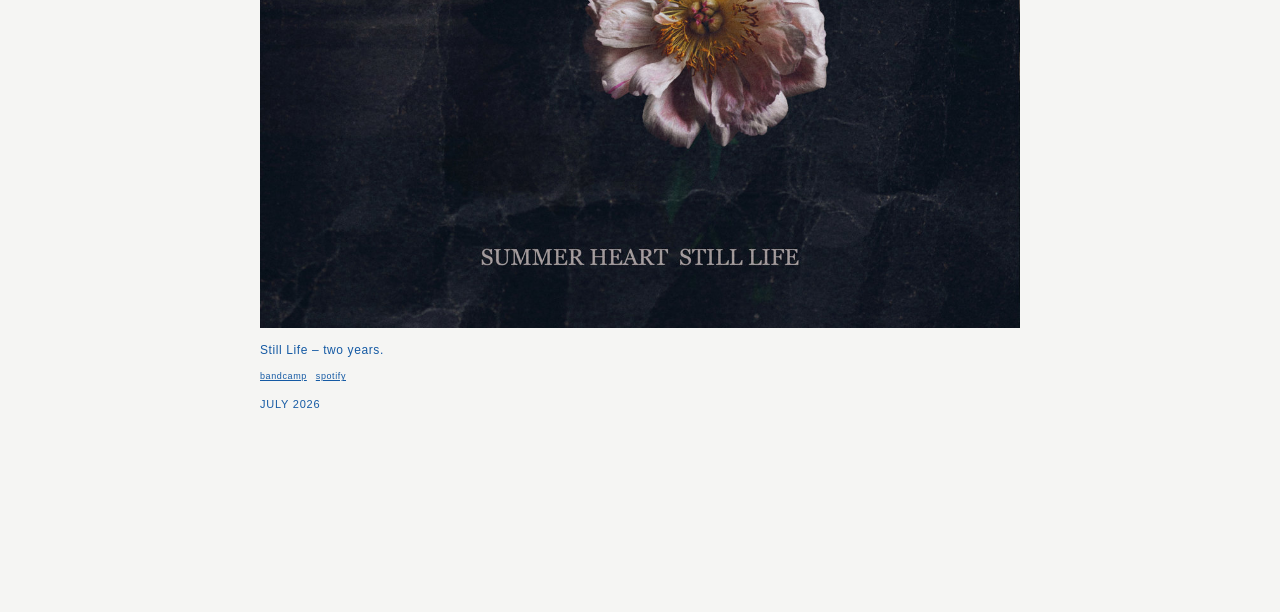
==== commit c41a6d77: "new new archive" ====
--- a/index.html
+++ b/index.html
@@ -24,7 +24,24 @@
 
 
     <!-- - - - - - - - - - - - - - - SITE START - - - - - - - - - - - - - - -->
-    <!--  September 2026 SH - STILL LIFE -->
+
+    <!--  September 2026 SH - Photo -->
+    <section class="entry">
+      <img src="images/arkiv/2026/261011.jpg" alt="Summer Heart is almost autumn">
+      <p>October colours.</p>
+      <p class="meta">October 2026</p>
+    </section>
+
+
+    <!--  September 2026 SH - Photo -->
+    <section class="entry">
+      <img src="images/arkiv/2026/260927.jpg" alt="Summer Heart on a fine afternoon">
+      <p>Favourite spot.</p>
+      <p class="meta">September 2026</p>
+    </section>
+
+
+    <!--  September 2026 GEISER - Myriad-->
     <section class="entry">
       <img src="images/gs/myriad.jpg" alt="GEISER - Myriad artwork">
 
@@ -78,23 +95,6 @@
     </section>
 
 
-    <!--  June 2026 GEISER - Photo -->
-    <section class="entry">
-      <img src="images/gs/g4.jpg" alt="Photo of GEISER, the band">
-      <p>GEISER</p>
-      <a href="https://geiserband.com" target="_blank" rel="noopener noreferrer">geiserband.com</a>
-      <p class="meta">JUNE 2026</p>
-    </section>
-
-
-    <!--  May 2026 GEISER - Photo -->
-    <section class="entry">
-      <img src="images/gs/g1.jpg" alt="Photo og GEISER, the band">
-      <p>GEISER</p>
-      <a href="https://geiserband.com" target="_blank" rel="noopener noreferrer">geiserband.com</a>
-      <p class="meta">MAY 2026</p>
-    </section>
-
 
     <!-- - - - - - - - - - - - - - - SITE END - - - - - - - - - - - - - - -->
 
--- a/style.css
+++ b/style.css
@@ -61,6 +61,10 @@
   margin-bottom: 14px;
 }
 
+.bilder {
+  margin: 2px 2px 2px;
+}
+
 .undertext {
   font-size: 10px;
   letter-spacing: 0.03em;
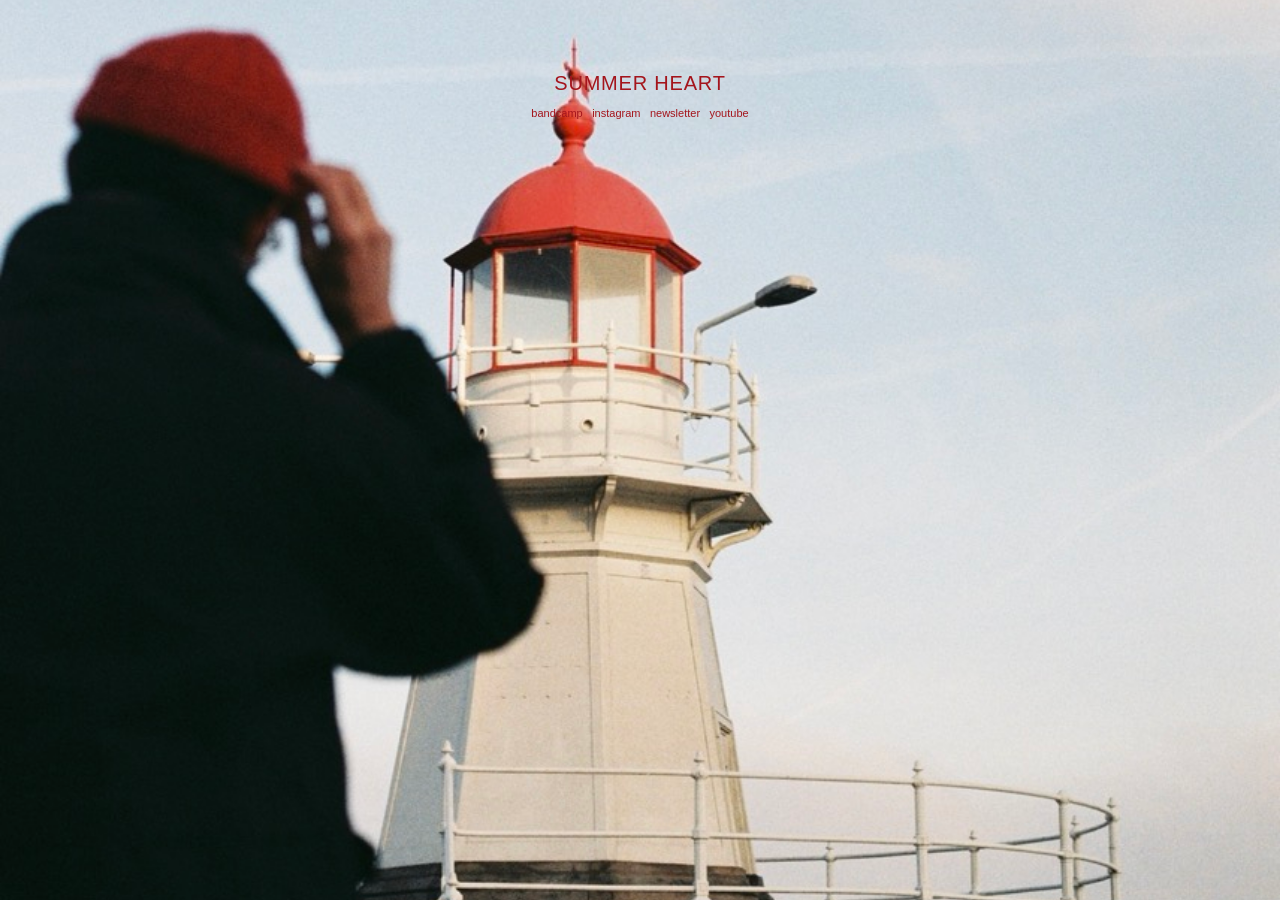
==== commit f9525b5d: "updated site" ====
--- a/index.html
+++ b/index.html
@@ -11,88 +11,27 @@
 <body>
   <main>
     <header>
-      <h1>SUMMER HEART</h1>
-      <p class="undertext">music for inbetween places</p>
-      <a href="newsletter.html" target="_blank" aria-label="Subscribe to Summer Heart newsletter"
-        rel="noopener noreferrer">Subscribe to
-        my occasional newsletter</a>
-      <!-- <section class="next">
-        <p>next:</p>
-        <p>live at venue — date</p>
-      </section> -->
+      <center>
+        <a href="index.html">
+          <h1>SUMMER HEART</h1>
+        </a>
+        <a href="https://summerheart.bandcamp.com" target="_blank" aria-label="Summer Heart on Bandcamp"
+          rel="noreferrer">bandcamp</a>
+
+        <a href="https://instagram.com/summerheart" target="_blank" aria-label="Summer Heart on Instagram"
+          rel="noreferrer">instagram</a>
+
+        <a href="newsletter.html" aria-label="Subscribe to Summer Heart newsletter">newsletter</a>
+
+        <a href="https://youtube.com/summerheartmusic" target="_blank" aria-label="Summer Heart on Youtube"
+          rel="noreferrer">youtube</a>
+
+      </center>
     </header>
 
 
+
     <!-- - - - - - - - - - - - - - - SITE START - - - - - - - - - - - - - - -->
-
-    <!--  September 2026 SH - Photo -->
-    <section class="entry">
-      <img src="images/arkiv/2026/261011.jpg" alt="Summer Heart is almost autumn">
-      <p>October colours.</p>
-      <p class="meta">October 2026</p>
-    </section>
-
-
-    <!--  September 2026 SH - Photo -->
-    <section class="entry">
-      <img src="images/arkiv/2026/260927.jpg" alt="Summer Heart on a fine afternoon">
-      <p>Favourite spot.</p>
-      <p class="meta">September 2026</p>
-    </section>
-
-
-    <!--  September 2026 GEISER - Myriad-->
-    <section class="entry">
-      <img src="images/gs/myriad.jpg" alt="GEISER - Myriad artwork">
-
-      <p>GEISER – Myriad.</p>
-      <p>
-        <a href="https://geiserband.bandcamp.com/album/myriad" target="_blank"
-          aria-label="GEISER album Myriad on Bandcamp" rel="noopener noreferrer">bandcamp</a>
-        <a href="https://open.spotify.com/album/3QRLHgbl1oyD5BzYOV9Jkq" target="_blank"
-          aria-label="GEISER album Myriad on Spotify" rel="noopener noreferrer">spotify</a>
-      </p>
-      <p class="meta">September 2026</p>
-    </section>
-
-    <!--  September 2026 SH - Photo -->
-    <section class="entry">
-      <img src="images/arkiv/2026/260913.jpg" alt="Summer Heart is almost autumn">
-      <p>Almost autumn.</p>
-      <p class="meta">September 2026</p>
-    </section>
-
-
-    <!--  August 2026 SH - Photo -->
-    <section class="entry">
-      <img src="images/arkiv/2026/260830.jpg" alt="Summer Heart on a fine afternoon">
-      <p>A fine afternoon.</p>
-      <p class="meta">August 2026</p>
-    </section>
-
-
-
-    <!--  August 2026 SH - Photo -->
-    <section class="entry">
-      <img src="images/arkiv/2026/260816.jpg" alt="Summer Heart is still here">
-      <p>Still here.</p>
-      <p class="meta">August 2026</p>
-    </section>
-
-
-    <!--  JULY 2026 SH - STILL LIFE -->
-    <section class="entry">
-      <img src="images/sh/slife.jpg" alt="Summer Heart - Still Life artwork">
-
-      <p>Still Life – two years.</p>
-      <p>
-        <a href="https://summerheart.bandcamp.com/album/still-life" target="_blank"
-          aria-label="Summer Heart album Still Life on Bandcamp" rel="noopener noreferrer">bandcamp</a>
-        <a href="https://open.spotify.com/album/6IlwFTEqlZkEqImZAho4VD" target="_blank"
-          aria-label="Summer Heart album Still Life on Spotify" rel="noopener noreferrer">spotify</a>
-      </p>
-      <p class="meta">JULY 2026</p>
-    </section>
 
 
 
--- a/style.css
+++ b/style.css
@@ -1,6 +1,10 @@
 html {
   background: #f5f5f3;
-  color: #155aa4;
+  background-image: url("/images/sh/bg2.jpeg");
+  background-size: cover;
+  background-position: 0;
+
+  color: #a4151c;
   /* color: #0E4785; */
   font-family: "Helvetica Neue", Helvetica, Arial, sans-serif;
   font-size: 16px;
@@ -22,73 +26,28 @@
 
 h1 {
   font-size: 20px;
-  letter-spacing: 0.03em;
+  letter-spacing: 0.04em;
   margin: 8px 0 8px;
   font-weight: 400;
 
 }
-
 
 p {
   margin: 0 0 8px;
   line-height: 1.4;
 }
 
-header a {
-  color: #155aa4;
-  text-decoration: underline;
+a {
+  color: #a4151c;
+  text-decoration: none;
   margin-right: 5px;
-  font-size: 10px;
-
-}
-
-a {
-  color: #155aa4;
-  text-decoration: underline;
-  margin-right: 5px;
-  font-size: 9px;
+  font-size: 11px;
 }
 
 a:hover {
-  color: rgb(196, 71, 144)
+  color: rgb(107, 71, 73);
 }
 
-
-img {
-  width: 100%;
-  height: auto;
-  display: block;
-  margin-bottom: 14px;
-}
-
-.bilder {
-  margin: 2px 2px 2px;
-}
-
-.undertext {
-  font-size: 10px;
-  letter-spacing: 0.03em;
-}
-
-.entry {
-  margin-bottom: 80px;
-  font-size: 12px;
-  letter-spacing: 0.05em;
-}
-
-.meta {
-  font-size: 11px;
-  letter-spacing: 0.07em;
-  margin-top: 13px;
-  text-transform: uppercase;
-}
-
-.next {
-  font-size: 11px;
-  letter-spacing: 0.05em;
-  margin-top: 20px;
-  text-transform: lowercase;
-}
 
 
 @media (max-width: 600px) {
